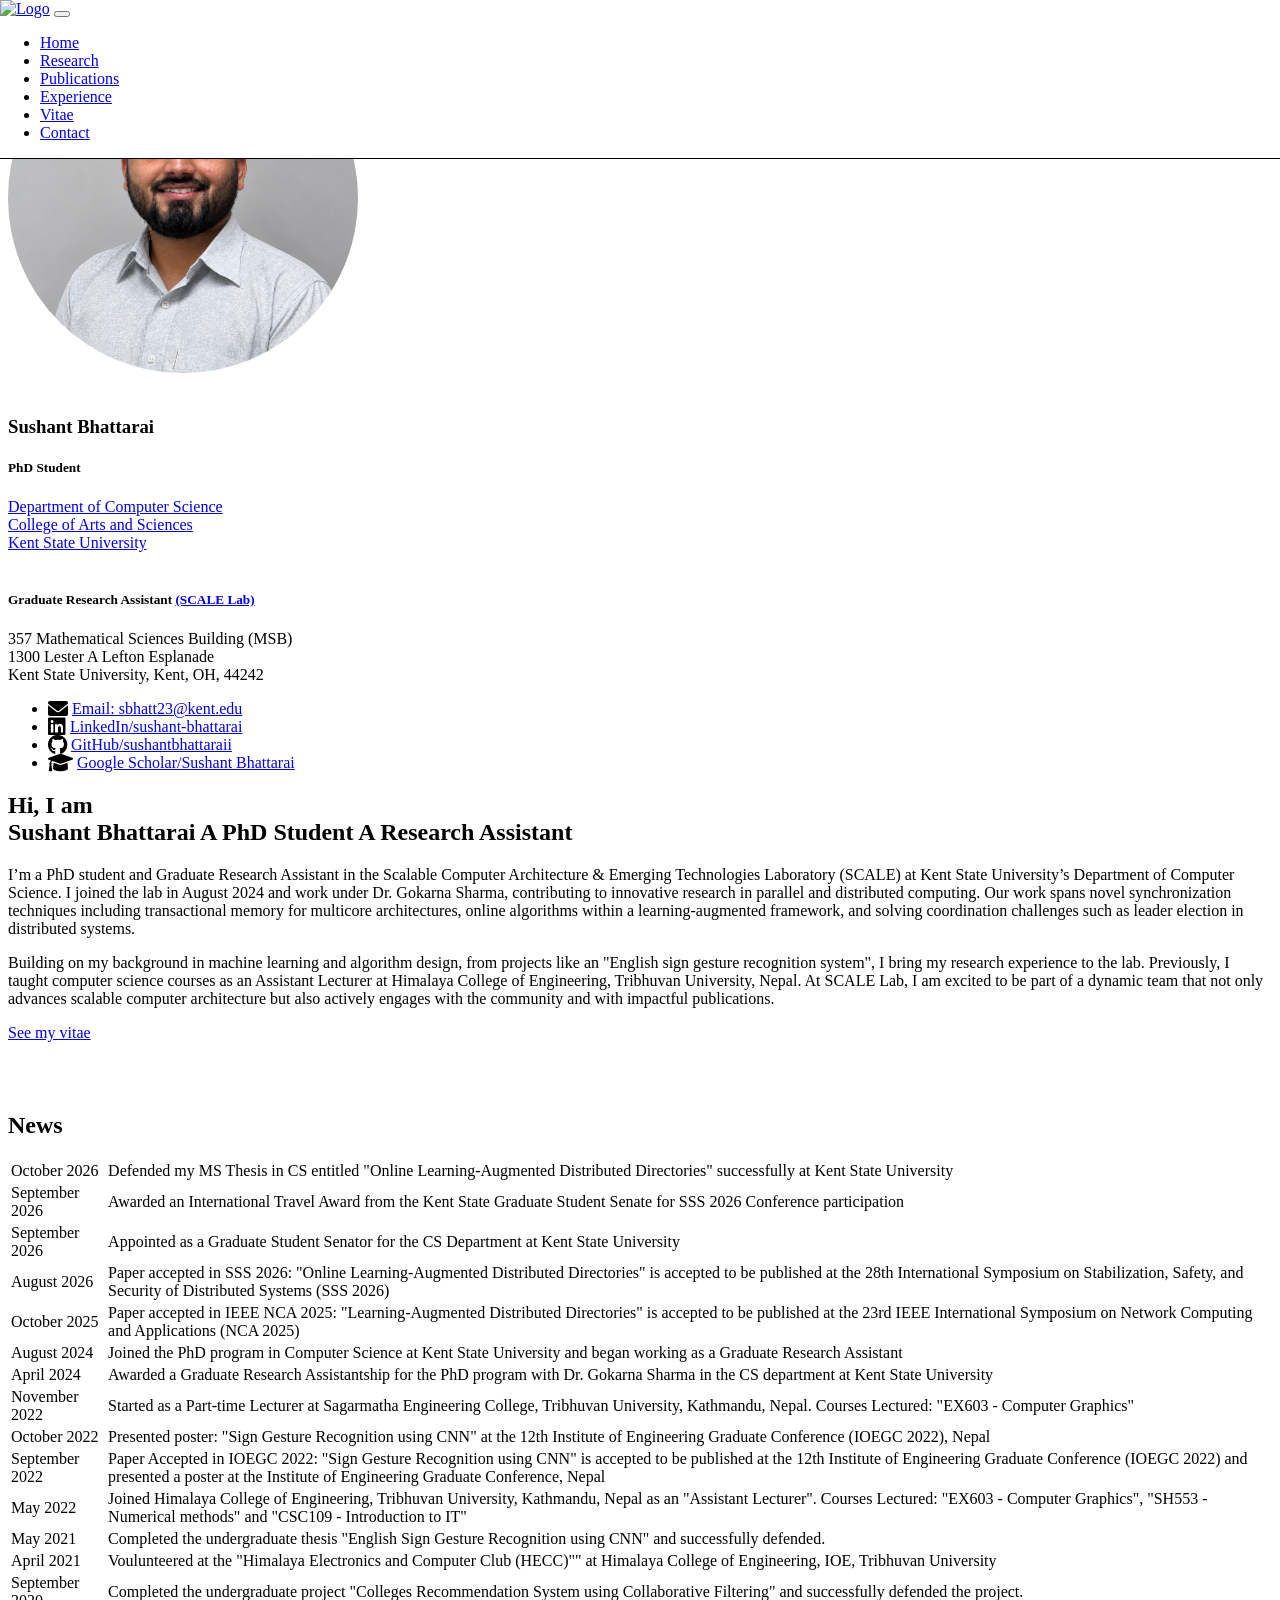
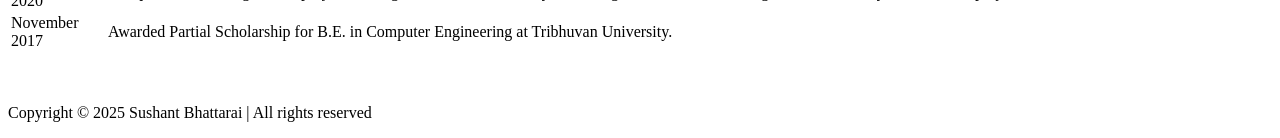
==== index.html @ b83367d0 "updated the vitae section" ====
<!doctype html>
<html lang="en">
  <head>
    <meta charset="utf-8">
    <meta name="viewport" content="width=device-width, initial-scale=1, shrink-to-fit=no">
    <meta name="description" content="">
    <meta name="author" content="">

    <title>Sushant Bhattarai</title>

    <link rel="stylesheet" href="css/bootstrap.min.css">
    <link rel="stylesheet" href="css/unicons.css">
    <link rel="stylesheet" href="css/owl.carousel.min.css">
    <link rel="stylesheet" href="css/owl.theme.default.min.css">


    <link rel="stylesheet" 
    href="https://cdnjs.cloudflare.com/ajax/libs/font-awesome/6.0.0-beta3/css/all.min.css" 
    integrity="sha512-..." 
    crossorigin="anonymous"
    referrerpolicy="no-referrer" />


    <!-- MAIN STYLE -->
    <link rel="stylesheet" href="css/tooplate-style.css">
  </head>
  <body>
      <!-- MENU -->
      <nav class="navbar navbar-expand-sm navbar-light">
          <div class="container" style="position:fixed;top:0;right:0;left:0;z-index:1030;background-color: white; border-bottom: 1px solid black;">
              <a class="navbar-brand" href="index.html"><img src="images/logo.png" alt="Logo" ></a>

              <button class="navbar-toggler" type="button" data-toggle="collapse" data-target="#navbarNav" aria-controls="navbarNav" aria-expanded="false"
                  aria-label="Toggle navigation">
                  <span class="navbar-toggler-icon"></span>
                  <span class="navbar-toggler-icon"></span>
                  <span class="navbar-toggler-icon"></span>
              </button>

              <div class="collapse navbar-collapse" id="navbarNav">
                  <ul class="navbar-nav ml-auto">
                    <li class="nav-item">
                        <a href="index.html" class="nav-link active"><span data-hover="Home">Home</span></a>
                    </li>
                    <li class="nav-item">
                        <a href="research.html" class="nav-link"><span data-hover="Research">Research</span></a>
                    </li>
                    <li class="nav-item">
                        <a href="publications.html" class="nav-link"><span data-hover="Publications">Publications</span></a>
                    </li>
                    <li class="nav-item">
                        <a href="experience.html" class="nav-link"><span data-hover="Experience">Experience</span></a>
                    </li>
                    <li class="nav-item">
                      <a href="vitae.html" class="nav-link"><span data-hover="Vitae">Vitae</span></a>
                  </li>
                  <li class="nav-item">
                    <a href="contact.html" class="nav-link"><span data-hover="Contact">Contact</span></a>
                </li>
                </ul>

                  <!-- <ul class="navbar-nav ml-lg-auto">
                      <div class="ml-lg-4">
                        <div class="color-mode d-lg-flex justify-content-center align-items-center">
                          <i class="color-mode-icon"></i>
                          Color mode
                        </div>
                      </div>
                  </ul> -->
              </div>
          </div>
      </nav>
      <!-- ABOUT -->
      <section class="about full-screen d-lg-flex justify-content-center align-items-center" id="about" style="padding-top: 15px; padding-bottom: 35px">
          <div class="container">
              <div class="row">
                  
                  <div class="col-lg-5 col-md-12 col-12">
                      <div class="about-image svg" style="margin-top: 0;">
                          <!-- <img src="images/undraw/undraw_software_engineer_lvl5.svg" class="img-fluid" alt="svg image"> -->
                          <img src="images/website_pp.png" height="350px" width="350px" alt="Sushant Bhattarai" style="border-radius: 100%; overflow: hidden;"><br>
                          <h3 style="padding-top: 20px;">Sushant Bhattarai</h3>
                          <div>
                            <h5>PhD Student</h5>
                            <h7 style="margin-bottom: 0;"><a href="https://www.kent.edu/cs" target="_blank" rel="noopener noreferrer">Department of Computer Science </a></h7><br>
                            <h7 style="margin-bottom: 0;"><a href="https://www.kent.edu/cas" target="_blank" rel="noopener noreferrer">College of Arts and Sciences </a></h7><br>
                            <h7 style="margin-bottom: 0;"><a href="https://www.kent.edu/" target="_blank" rel="noopener noreferrer">Kent State University </a></h7><br><br>

                            <h5>Graduate Research Assistant <a href="https://www.cs.kent.edu/~sharma/scale/index.html" target="_blank">(SCALE Lab)</a></h5>
                            <h7 style="margin-bottom: 0;">357 Mathematical Sciences Building (MSB)</h7><br>
                            <h7>1300 Lester A Lefton Esplanade </h7><br>
                            <h7>Kent State University, Kent, OH, 44242</h7>

                          </div>
                          

                          <div class="mt-4">
                            <ul class="list-unstyled">
                              <!-- Email -->
                              <li class="d-flex align-items-center mb-2">
                                <i class="fas fa-envelope fa-lg mr-2"></i>
                                <a href="mailto:sbhatt23@kent.edu" class="text-decoration-none" target="_blank">
                                  Email: sbhatt23@kent.edu
                                </a>
                              </li>
                    
                              <!-- LinkedIn -->
                              <li class="d-flex align-items-center mb-2">
                                <i class="fab fa-linkedin fa-lg mr-2"></i>
                                <a href="https://www.linkedin.com/in/sushant-bhattarai" class="text-decoration-none" target="_blank">
                                  LinkedIn/sushant-bhattarai
                                </a> 
                              </li>
                    
                              <!-- GitHub -->
                              <li class="d-flex align-items-center mb-2">
                                <i class="fab fa-github fa-lg mr-2"></i>
                                <a href="https://github.com/sushantbhattaraii" class="text-decoration-none" target="_blank">
                                  GitHub/sushantbhattaraii
                                </a>
                              </li>
                    
                              <!-- Google Scholar (using the graduation-cap icon as a stand-in) -->
                              <li class="d-flex align-items-center">
                                <i class="fas fa-graduation-cap fa-lg mr-2"></i>
                                <a href="https://scholar.google.com/citations?user=bvEt-P8AAAAJ&hl=en" class="text-decoration-none" target="_blank">
                                  Google Scholar/Sushant Bhattarai
                                </a>
                              </li>
                            </ul>
                          </div>


                      </div>
                  </div>

                  <div class="col-lg-7 col-md-12 col-12 d-flex align-items-justified">
                    <div class="about-text">
                        <!-- <small class="small-text">Welcome to <span class="mobile-block">my personal website!</span></small> -->
                        <h1 class="animated animated-text">
                            <span class="mr-1">Hi, I am</span>
                                <div class="animated-info">
                                    <span class="animated-item">Sushant Bhattarai</span>
                                    <span class="animated-item">A PhD Student</span>
                                    <span class="animated-item">A Research Assistant</span>
                                </div>
                        </h1>

                        <p class="text-justify">I’m a PhD student and Graduate Research Assistant in the Scalable Computer Architecture & Emerging Technologies Laboratory (SCALE) at Kent State University’s Department of Computer Science. I joined the lab in August 2024 and work under Dr. Gokarna Sharma, contributing to innovative research in parallel and distributed computing. Our work spans novel synchronization techniques including transactional memory for multicore architectures, online algorithms within a learning-augmented framework, and solving coordination challenges such as leader election in distributed systems.</p>
                        <p class="text-justify">Building on my background in machine learning and algorithm design, from projects like an "English sign gesture recognition system", I bring my research experience to the lab. Previously, I taught computer science courses as an Assistant Lecturer at Himalaya College of Engineering, Tribhuvan University, Nepal. At SCALE Lab, I am excited to be part of a dynamic team that not only advances scalable computer architecture but also actively engages with the community and with impactful publications.</p>
                        
                        <div class="custom-btn-group mt-4">
                          <a href="vitae.html" class="btn mr-lg-2 custom-btn  custom-btn-bg custom-btn-link"><i class='uil uil-file-alt'></i> See my vitae</a>
                          <!-- <a href="#contact" class="btn custom-btn custom-btn-bg custom-btn-link">Get a free quote</a> -->
                        </div>
                    </div>
                </div>

              </div>
          </div>
      </section>

      <section class="about full-screen d-lg-flex justify-content-center align-items-center" id="about" style="padding-top: 15px; padding-bottom: 35px">
        <div class="container ">
              <h2 class="text-center">News</h2>
              <table class="table align-items-center">
                <thead>
                  
                </thead>
                <tbody>
                  <tr>
                    <td>October 2026</td>
                    <td> Defended my MS Thesis in CS entitled "Online Learning-Augmented Distributed Directories" successfully at Kent State University</td>
                  </tr>
                  <tr>
                    <td>September 2026</td>
                    <td> Awarded an International Travel Award from the Kent State Graduate Student Senate for SSS 2026 Conference participation</td>
                  </tr>
                  <tr>
                    <td>September 2026</td>
                    <td> Appointed as a Graduate Student Senator for the CS Department at Kent State University</td>
                  </tr>
                  <tr>
                    <td>August 2026</td>
                    <td>Paper accepted in SSS 2026: "Online Learning-Augmented Distributed Directories" is accepted to be published at the 28th International Symposium on Stabilization, Safety, and Security of Distributed Systems (SSS 2026)</td>
                </tr>
                  <tr>
                    <td>October 2025</td>
                    <td>Paper accepted in IEEE NCA 2025: "Learning-Augmented Distributed Directories" is accepted to be published at the 23rd IEEE International Symposium on Network Computing and Applications (NCA 2025)</td>
                </tr>
                  <tr>
                    <td>August 2024</td>
                    <td>Joined the PhD program in Computer Science at Kent State University and began working as a Graduate Research Assistant</td>
                </tr>
                <tr>
                  <td> April 2024</td>
                  <td>Awarded a Graduate Research Assistantship for the PhD program with Dr. Gokarna Sharma in the CS department at Kent State University</td>
                </tr>
                <tr>
                    <td>November 2022</td>
                    <td>Started as a Part-time Lecturer at Sagarmatha Engineering College, Tribhuvan University, Kathmandu, Nepal. Courses Lectured: "EX603 - Computer Graphics"</td>
                </tr>
                <tr>
                    <td>October 2022</td>
                    <td>Presented poster: "Sign Gesture Recognition using CNN" at the 12th Institute of Engineering Graduate Conference (IOEGC 2022), Nepal</td>
                </tr>
                <tr>
                    <td>September 2022</td>
                    <td>Paper Accepted in IOEGC 2022: "Sign Gesture Recognition using CNN" is accepted to be published at the 12th Institute of Engineering Graduate Conference (IOEGC 2022) and presented a poster at the Institute of Engineering Graduate Conference, Nepal</td>
                </tr>
                <tr>
                    <td>May 2022</td>
                    <td>Joined Himalaya College of Engineering, Tribhuvan University, Kathmandu, Nepal as an "Assistant Lecturer". Courses Lectured: "EX603 - Computer Graphics", "SH553 - Numerical methods" and
                      "CSC109 - Introduction to IT"</td>
                </tr>
                <tr>
                    <td>May 2021</td>
                    <td>Completed the undergraduate thesis "English Sign Gesture Recognition using CNN" and successfully defended.</td>
                </tr>
                <tr>
                    <td>April 2021</td>
                    <td>Voulunteered at the "Himalaya Electronics and Computer Club (HECC)"" at Himalaya College of Engineering, IOE, Tribhuvan University</td>
                </tr>
                <tr>
                    <td>September 2020</td>
                    <td>Completed the undergraduate project "Colleges Recommendation System using Collaborative Filtering" and successfully defended the project.</td>
                </tr>
                <tr>
                    <td>November 2017</td>
                    <td>Awarded Partial Scholarship for B.E. in Computer Engineering at Tribhuvan University.</td>
                </tr>                
                
                </tbody>
                
              </table>
        </div>
    </section>
    <!-- FOOTER -->
     <footer class="footer py-5">
          <div class="container">
               <div class="row">
                    <div class="col-lg-12 col-12">                                
                        <p class="copyright-text text-center">Copyright &copy; 2025 Sushant Bhattarai | All rights reserved</p>
                        <!-- <p class="copyright-text text-center">Designed by <a rel="nofollow" href="https://www.facebook.com/tooplate">Tooplate</a></p> -->
                    </div>
                    
               </div>
          </div>
     </footer>

    <script src="js/jquery-3.3.1.min.js"></script>
    <script src="js/popper.min.js"></script>
    <script src="js/bootstrap.min.js"></script>
    <script src="js/Headroom.js"></script>
    <script src="js/jQuery.headroom.js"></script>
    <script src="js/owl.carousel.min.js"></script>
    <script src="js/smoothscroll.js"></script>
    <script src="js/custom.js"></script>

  </body>
</html>
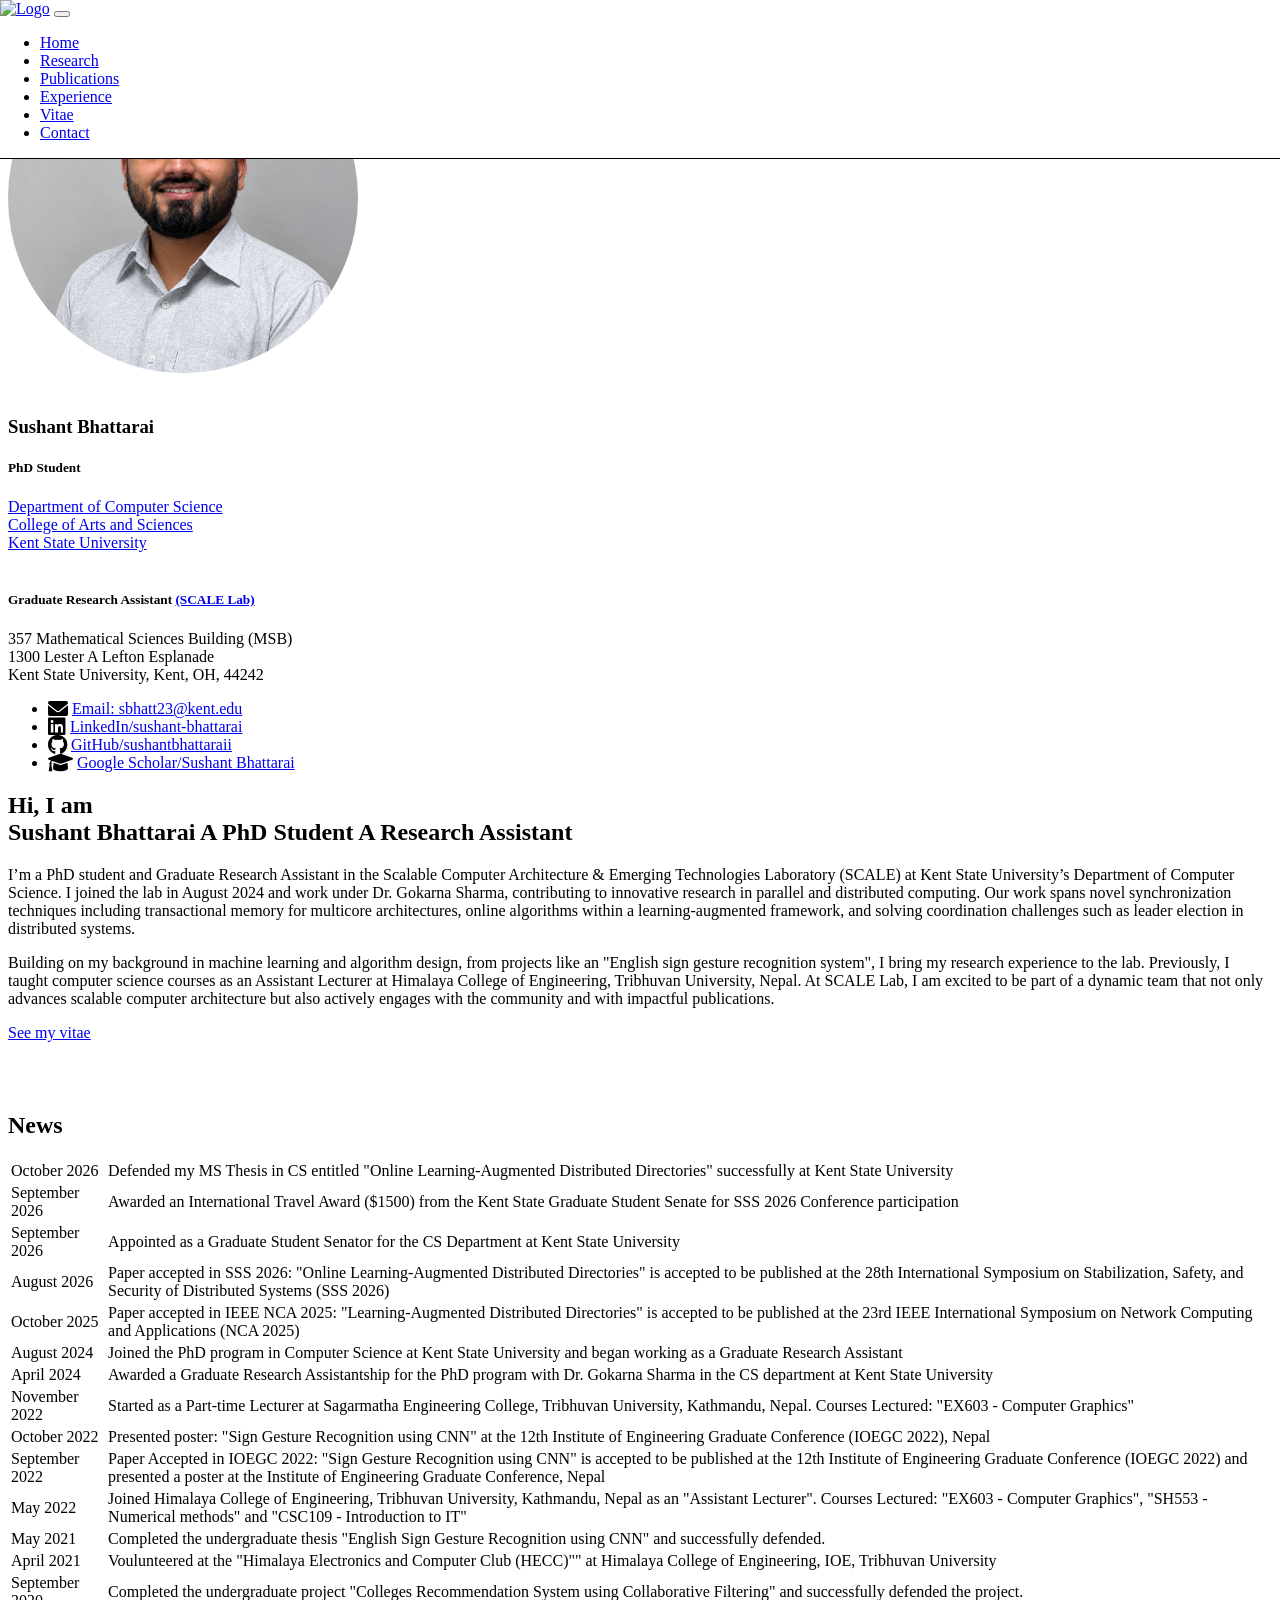
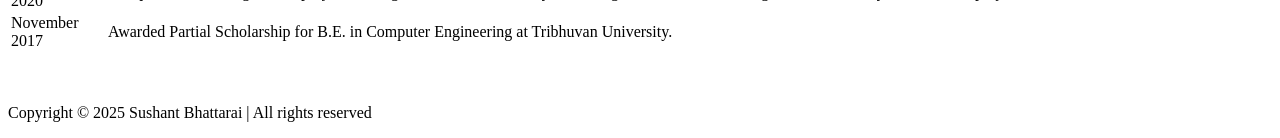
==== commit 359b0f5b: "updated the News Section" ====
--- a/index.html
+++ b/index.html
@@ -174,7 +174,7 @@
                   </tr>
                   <tr>
                     <td>September 2026</td>
-                    <td> Awarded an International Travel Award from the Kent State Graduate Student Senate for SSS 2026 Conference participation</td>
+                    <td> Awarded an International Travel Award ($1500) from the Kent State Graduate Student Senate for SSS 2026 Conference participation</td>
                   </tr>
                   <tr>
                     <td>September 2026</td>
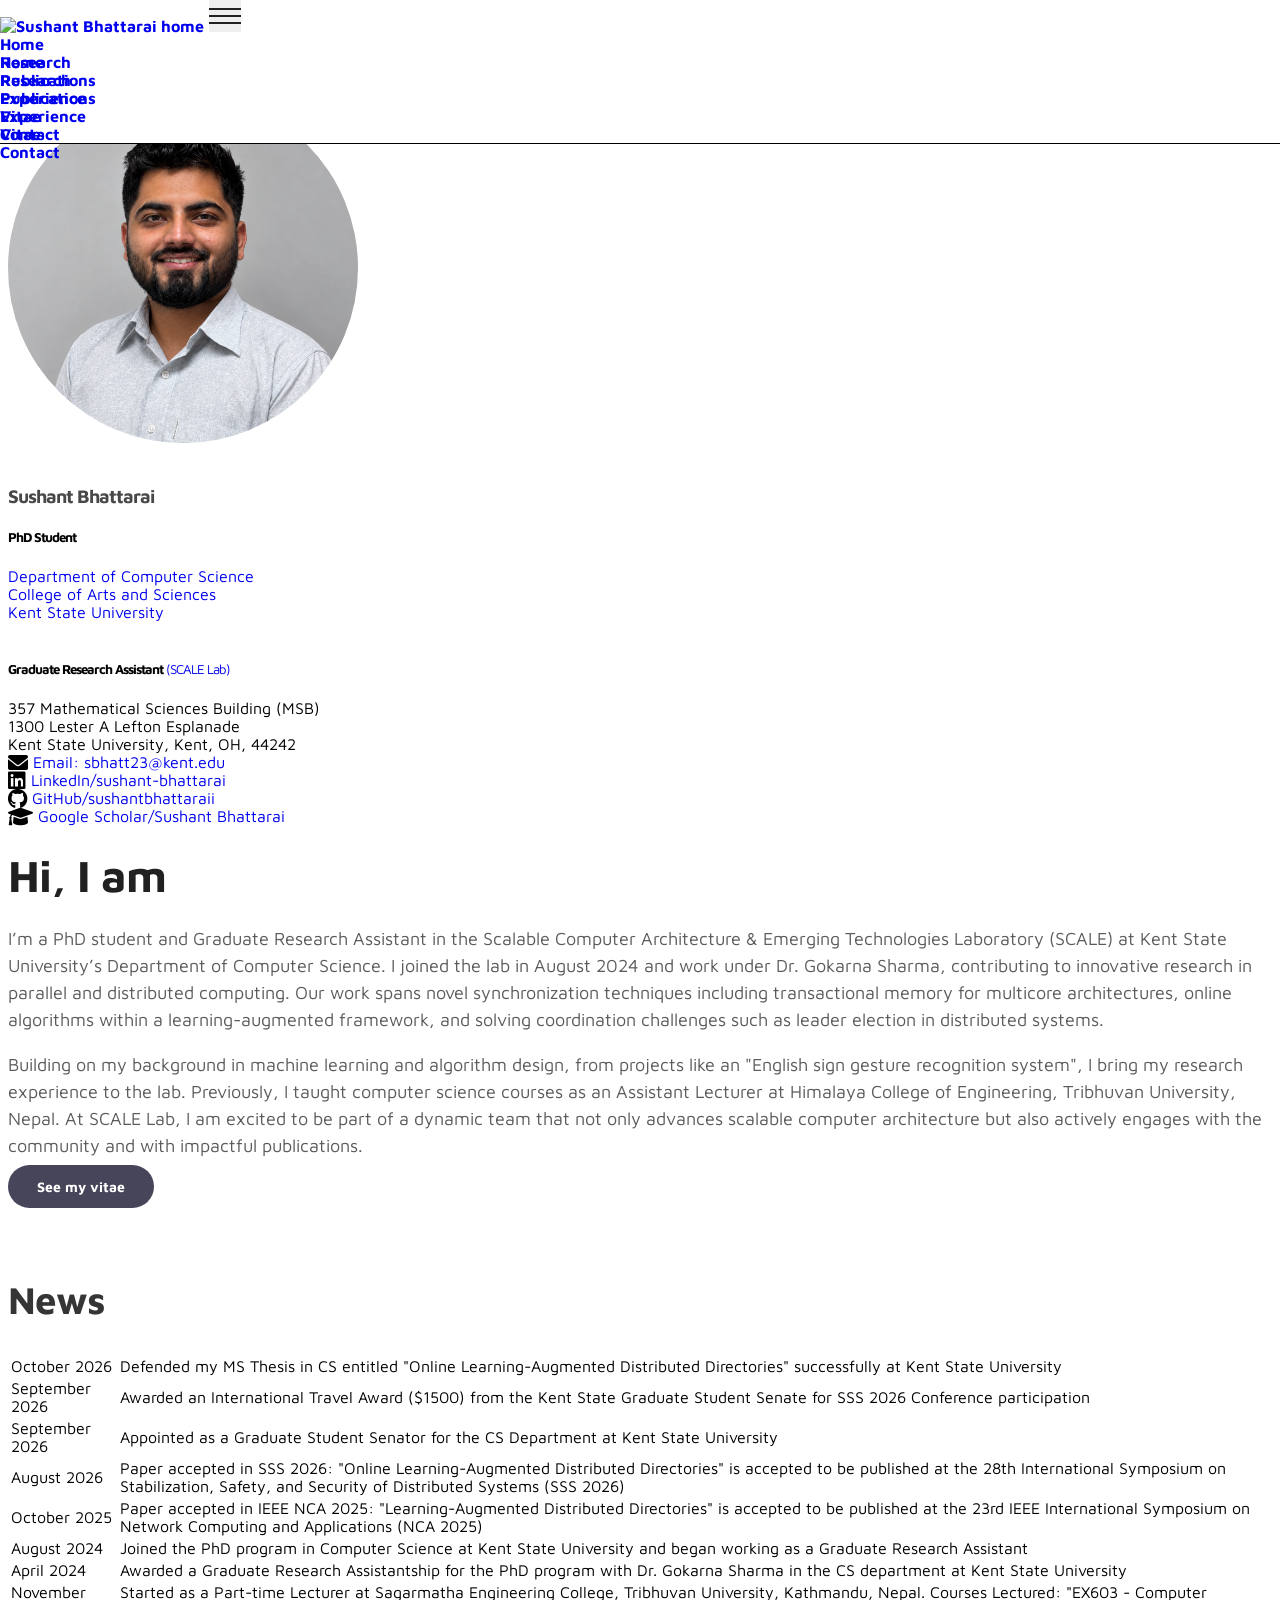
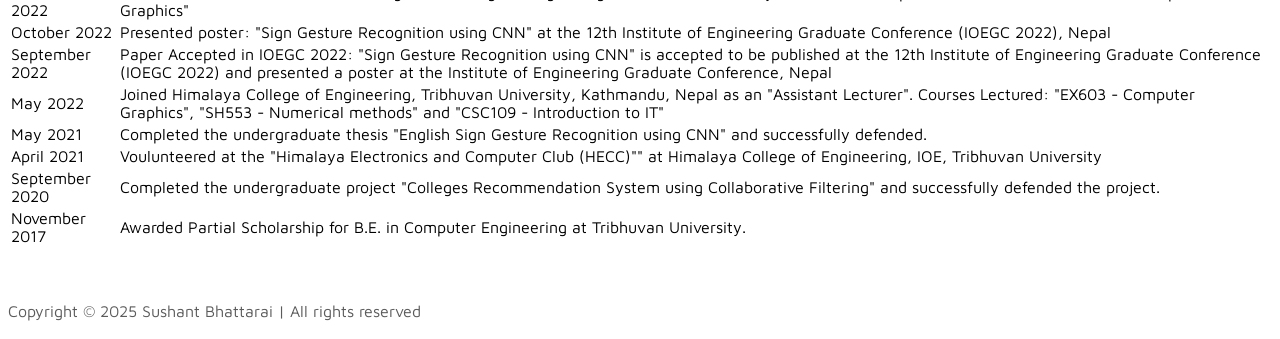
==== commit 0a2d7406: "fixed the page width for all pages that were inconsistent" ====
--- a/index.html
+++ b/index.html
@@ -26,9 +26,9 @@
   </head>
   <body>
       <!-- MENU -->
-      <nav class="navbar navbar-expand-sm navbar-light">
+      <nav class="navbar navbar-expand-lg navbar-light">
           <div class="container" style="position:fixed;top:0;right:0;left:0;z-index:1030;background-color: white; border-bottom: 1px solid black;">
-              <a class="navbar-brand" href="index.html"><img src="images/logo.png" alt="Logo" ></a>
+              <a class="navbar-brand" href="index.html"><img src="images/logo.png" alt="Sushant Bhattarai home" ></a>
 
               <button class="navbar-toggler" type="button" data-toggle="collapse" data-target="#navbarNav" aria-controls="navbarNav" aria-expanded="false"
                   aria-label="Toggle navigation">
@@ -40,33 +40,25 @@
               <div class="collapse navbar-collapse" id="navbarNav">
                   <ul class="navbar-nav ml-auto">
                     <li class="nav-item">
-                        <a href="index.html" class="nav-link active"><span data-hover="Home">Home</span></a>
-                    </li>
-                    <li class="nav-item">
-                        <a href="research.html" class="nav-link"><span data-hover="Research">Research</span></a>
-                    </li>
-                    <li class="nav-item">
-                        <a href="publications.html" class="nav-link"><span data-hover="Publications">Publications</span></a>
-                    </li>
-                    <li class="nav-item">
-                        <a href="experience.html" class="nav-link"><span data-hover="Experience">Experience</span></a>
-                    </li>
-                    <li class="nav-item">
-                      <a href="vitae.html" class="nav-link"><span data-hover="Vitae">Vitae</span></a>
+                        <a href="index.html" class="px-lg-3 nav-link active" aria-current="page"><span data-hover="Home">Home</span></a>
+                    </li>
+                    <li class="nav-item">
+                        <a href="research.html" class="px-lg-3 nav-link"><span data-hover="Research">Research</span></a>
+                    </li>
+                    <li class="nav-item">
+                        <a href="publications.html" class="px-lg-3 nav-link"><span data-hover="Publications">Publications</span></a>
+                    </li>
+                    <li class="nav-item">
+                        <a href="experience.html" class="px-lg-3 nav-link"><span data-hover="Experience">Experience</span></a>
+                    </li>
+                    <li class="nav-item">
+                      <a href="vitae.html" class="px-lg-3 nav-link"><span data-hover="Vitae">Vitae</span></a>
                   </li>
                   <li class="nav-item">
-                    <a href="contact.html" class="nav-link"><span data-hover="Contact">Contact</span></a>
+                    <a href="contact.html" class="px-lg-3 nav-link"><span data-hover="Contact">Contact</span></a>
                 </li>
                 </ul>
 
-                  <!-- <ul class="navbar-nav ml-lg-auto">
-                      <div class="ml-lg-4">
-                        <div class="color-mode d-lg-flex justify-content-center align-items-center">
-                          <i class="color-mode-icon"></i>
-                          Color mode
-                        </div>
-                      </div>
-                  </ul> -->
               </div>
           </div>
       </nav>
--- a/css/tooplate-style.css
+++ b/css/tooplate-style.css
@@ -0,0 +1,583 @@
+/*
+
+Tooplate 2115 Marvel
+
+https://www.tooplate.com/view/2115-marvel
+
+*/
+
+
+@import url("https://fonts.googleapis.com/css?family=Maven+Pro:400,700");
+/* Reserve the vertical scrollbar width on short and long pages alike. */
+html {
+  overflow-y: scroll;
+}
+
+body {
+  font-family: "Maven Pro", sans-serif;
+  padding-top: 70px;
+}
+
+.full-screen {
+  padding: 8rem 0;
+}
+
+.small-text {
+  color: #5b5b5b;
+  font-size: 14px;
+  font-weight: bold;
+  padding: 8px 16px;
+  border-radius: 50px;
+  letter-spacing: 0.2px;
+}
+
+ul {
+  margin: 0;
+  padding: 0;
+}
+ul li {
+  list-style: none;
+}
+
+a {
+  font-weight: normal;
+  text-decoration: none !important;
+  transition: all 0.4s ease;
+}
+a:hover {
+  color: #002fff !important;
+}
+
+.navbar-brand .uil {
+  font-size: 40px;
+}
+
+p {
+  font-size: 18px;
+  font-weight: 300;
+  line-height: 1.5;
+  color: #5b5b5b;
+}
+
+h1, h2, h3, h4, h5, h6 {
+  font-weight: bold;
+  letter-spacing: -1px;
+}
+
+h1 {
+  color: #212121;
+  font-size: 2.8em;
+  margin: 24px 0;
+}
+
+h2 {
+  color: #353535;
+  font-size: 2.4em;
+  font-weight: bold;
+}
+
+h3 {
+  color: #484848;
+}
+
+h3,
+b, strong {
+  font-weight: bold;
+}
+
+.custom-btn {
+  background: #eee;
+  color: #5b5b5b;
+  font-weight: bold;
+  border-radius: 50px;
+  padding: 13px 29px;
+  font-size: 14px;
+  line-height: normal;
+  overflow: hidden;
+  transition: all 0.4s ease;
+}
+.custom-btn:hover {
+  color: #002fff;
+}
+.custom-btn.custom-btn-bg {
+  background: #474559;
+  color: #ffffff;
+}
+.custom-btn.custom-btn-bg:hover {
+  background: #002fff;
+  color: #ffffff !important;
+}
+
+.animated {
+  position: relative;
+}
+
+.animated-info {
+  display: inline-block;
+  vertical-align: top;
+  margin-top: 5px;
+  min-width: 400px;
+  position: relative;
+}
+
+.animated-item {
+  color: #002fff;
+}
+
+.animated-item {
+  font-size: 39px;
+  line-height: inherit;
+  display: block;
+  opacity: 0;
+  overflow: hidden;
+  position: absolute;
+  top: 0;
+  right: 0;
+  left: 0;
+  animation: BottomTotop 6s linear infinite 0s;
+}
+.animated-item:nth-child(2n+2) {
+  animation-delay: 2s;
+}
+.animated-item:nth-child(3n+3) {
+  animation-delay: 4s;
+}
+
+@keyframes BottomTotop {
+  0% {
+    opacity: 0;
+  }
+  5% {
+    opacity: 0;
+    transform: translateY(5px);
+  }
+  10% {
+    opacity: 1;
+    transform: translateY(0px);
+  }
+  25% {
+    opacity: 1;
+    transform: translateY(0px);
+  }
+  30% {
+    opacity: 0;
+    transform: translateY(5px);
+  }
+  80% {
+    opacity: 0;
+  }
+  100% {
+    opacity: 0;
+  }
+}
+.navbar {
+  position: fixed;
+  top: 0;
+  right: 0;
+  left: 0;
+  z-index: 999999;
+  will-change: transform;
+  transition: transform 200ms linear;
+}
+.navbar[class*="-unpinned"] {
+  transform: translate(0, -150%);
+}
+.navbar[class*="-pinned"] {
+  transform: translate(0, 0);
+}
+.navbar[class*="headroom--not-top"] {
+  background: #ffffff;
+  border-bottom: 1px solid #f0f0f0;
+  padding-top: 0;
+  padding-bottom: 0;
+}
+
+.navbar-brand {
+  font-weight: bold;
+}
+
+.navbar-expand-sm .navbar-nav .nav-link {
+  padding: 0 20px;
+}
+
+/* Keep the hover label outside the clip area while preserving the link's hit area. */
+.navbar-expand-lg .navbar-nav .nav-link {
+  padding-top: 0;
+  padding-bottom: 0;
+  border-top: .5rem solid transparent;
+  border-bottom: .5rem solid transparent;
+}
+
+.nav-link {
+  font-weight: bold;
+  font-size: 16px;
+  overflow: hidden;
+}
+.nav-link span {
+  position: relative;
+  display: inline-block;
+  transition: transform 0.3s;
+}
+.nav-link span:before {
+  position: absolute;
+  top: 100%;
+  content: attr(data-hover);
+  transform: translate3d(0, 0, 0);
+}
+
+.navbar-light .navbar-nav .nav-link:focus,
+.navbar-light .navbar-nav .nav-link:hover {
+  color: #002fff;
+  font-weight: bold;
+}
+.navbar-light .navbar-nav .nav-link:focus span,
+.navbar-light .navbar-nav .nav-link:hover span {
+  transform: translateY(-100%);
+}
+
+.navbar-light .navbar-toggler-icon {
+  background: none;
+}
+
+.navbar-toggler {
+  border: 0;
+  padding: 0;
+  width: 32px;
+  height: 32px;
+  line-height: 32px;
+  outline: none;
+  cursor: pointer;
+  margin-right: 10px;
+}
+.navbar-toggler:focus {
+  outline: none;
+}
+.navbar-toggler[aria-expanded="true"] .navbar-toggler-icon:first-child {
+  transform: rotate(45deg);
+  top: 6px;
+}
+.navbar-toggler[aria-expanded="true"] .navbar-toggler-icon:nth-child(2) {
+  display: none;
+}
+.navbar-toggler[aria-expanded="true"] .navbar-toggler-icon:last-child {
+  transform: rotate(-45deg);
+  bottom: 1px;
+}
+.navbar-toggler .navbar-toggler-icon {
+  background: #212121;
+  display: block;
+  width: 100%;
+  height: 2px;
+  margin: 5px 0;
+  transition: all 0.4s ease;
+  position: relative;
+}
+
+.copyright-text {
+  font-size: 16px;
+  font-weight: normal;
+  display: block;
+}
+
+.color-mode {
+  font-weight: bold;
+  cursor: pointer;
+}
+
+.color-mode-icon {
+  position: relative;
+  right: 6px;
+}
+.color-mode-icon:after {
+  font-family: 'unicons';
+  content: '\ea9f';
+  font-size: 30px;
+  font-weight: 300;
+  font-style: normal;
+}
+.color-mode-icon.active:after {
+  font-family: 'unicons';
+  content: '\eb65';
+  font-size: 30px;
+  color: #ffffff;
+}
+
+.dark-mode {
+  background: #0c0c0d;
+}
+.dark-mode .navbar-light .navbar-nav .nav-link {
+  color: rgba(255, 255, 255, 0.8);
+}
+.dark-mode .navbar-light .navbar-nav .nav-link:hover {
+  color: #002fff;
+}
+.dark-mode .navbar[class*="headroom--not-top"] {
+  background: #0c0c0d;
+  border-bottom: 1px solid #1f1f1f;
+}
+.dark-mode .small-text {
+  background: #0d0c15;
+  color: #ffffff;
+}
+.dark-mode .feature-card .uil,
+.dark-mode .navbar-light .navbar-brand,
+.dark-mode h1, .dark-mode h2, .dark-mode h3, .dark-mode h4, .dark-mode h5, .dark-mode h6,
+.dark-mode .color-mode {
+  color: #ffffff;
+}
+.dark-mode .owl-carousel .owl-nav button.owl-next,
+.dark-mode .owl-carousel .owl-nav button.owl-prev,
+.dark-mode .owl-carousel button.owl-dot {
+  color: #ffffff;
+}
+
+.timeline-wrapper {
+  position: relative;
+  padding: 22px 0;
+}
+.timeline-wrapper:last-child:before {
+  height: 0;
+}
+.timeline-wrapper:before {
+  content: "";
+  background: #474559;
+  width: 3px;
+  height: 100%;
+  position: absolute;
+  left: 38px;
+}
+
+.timeline-yr {
+  background: #474559;
+  border-radius: 100%;
+  position: absolute;
+  width: 75px;
+  height: 75px;
+  line-height: 75px;
+  text-align: center;
+}
+.timeline-yr span {
+  color: #ffffff;
+  font-size: 16px;
+  font-weight: bold;
+  display: block;
+  line-height: 75px;
+}
+
+.timeline-info {
+  display: inline-block;
+  vertical-align: top;
+  max-width: 432px;
+  margin-left: 6em;
+}
+.timeline-info small {
+  color: #474559;
+  font-size: 16px;
+  font-weight: bold;
+  display: inline-block;
+  vertical-align: middle;
+  margin-left: 15px;
+}
+
+.owl-carousel .owl-nav span {
+  display: none;
+}
+.owl-carousel .owl-nav .owl-prev:before,
+.owl-carousel .owl-nav .owl-next:before {
+  background: none;
+  padding: 0;
+  display: block;
+  position: absolute;
+  top: 50%;
+  transform: translate(0, -50%);
+  font-family: 'unicons';
+  font-size: 100px;
+  line-height: normal;
+}
+.owl-carousel .owl-nav .owl-prev:before {
+  content: '\e833';
+  left: -45px;
+}
+.owl-carousel .owl-nav .owl-next:before {
+  content: '\e836';
+  right: -45px;
+}
+
+.owl-theme .owl-nav [class*=owl-] {
+  background: none;
+  border-radius: 0;
+  margin: 0;
+  padding: 0;
+  font-size: inherit;
+}
+.owl-theme .owl-nav [class*=owl-]:hover {
+  color: #002fff;
+}
+.owl-theme .owl-dots .owl-dot {
+  outline: none;
+}
+.owl-theme .owl-dots .owl-dot span {
+  width: 8px;
+  height: 8px;
+}
+.owl-theme .owl-dots .owl-dot.active span, .owl-theme .owl-dots .owl-dot:hover span {
+  background: #5b5b5b;
+}
+
+.google-map iframe {
+  width: 100%;
+}
+
+.contact-form {
+  position: relative;
+}
+.contact-form .form-control {
+  background: transparent;
+  border-radius: 2px;
+  outline: none;
+  box-shadow: none;
+  font-weight: bold;
+  margin: 16px 0;
+}
+.contact-form .form-control:not(textarea) {
+  height: 48px;
+}
+.contact-form .form-control:hover, .contact-form .form-control:focus {
+  border-color: #002fff;
+}
+.contact-form .submit-btn {
+  background: #002fff;
+  border-radius: 50px;
+  color: #ffffff;
+  font-weight: bold;
+  border: 0;
+  cursor: pointer;
+  transition: all 0.4s ease;
+}
+.contact-form .submit-btn:hover {
+  background: #474559;
+}
+
+.contact-info {
+  background: #474559;
+  border-radius: 0 0 3px 3px;
+  position: relative;
+  bottom: 8px;
+}
+.contact-info p, .contact-info a {
+  color: #f7f3f3;
+}
+
+.social-links .uil {
+  color: #f7f3f3;
+  font-size: 20px;
+  display: block;
+  margin: 5px 0;
+}
+.social-links .uil:hover {
+  color: #002fff;
+}
+
+@media (min-width: 1270px) {
+  .owl-theme .owl-dots {
+    position: relative;
+    bottom: 50px;
+  }
+}
+@media (max-width: 991px) {
+  .full-screen {
+    padding-bottom: 4rem;
+  }
+
+  .color-mode {
+    display: none;
+  }
+
+  .about-image {
+    margin-top: 4em;
+  }
+
+  .mobile-mt-2,
+  .contact-form {
+    margin-top: 2em;
+  }
+
+  .contact-info {
+    padding: 0 2rem;
+  }
+}
+@media (max-width: 767px) {
+  h1 {
+    font-size: 2.4em;
+  }
+
+  h2 {
+    font-size: 2em;
+  }
+
+  .animated-item {
+    font-size: 28px;
+  }
+
+  .navbar-collapse {
+    background: #ffffff;
+    text-align: center;
+    padding-bottom: 20px;
+  }
+
+  .navbar-expand-sm .navbar-nav .nav-link {
+    padding: 3px 20px;
+  }
+}
+@media (max-width: 580px) {
+	.animated-info {
+		min-width: 200px;
+	}
+  .animated-item {
+    font-size: 30px;
+  }
+
+  .custom-btn-group {
+    text-align: center;
+  }
+
+  .custom-btn {
+    display: block;
+    margin: 10px 0;
+  }
+
+  .owl-theme .owl-nav {
+    display: none;
+  }
+
+  .timeline-info small {
+    display: block;
+    margin: 10px 0 0 0;
+  }
+}
+@media (max-width: 320px) {
+  .animated-text {
+    margin-top: 0;
+  }
+
+  .about-text {
+    text-align: center;
+  }
+
+  .full-screen {
+    padding: 4rem 0;
+  }
+
+  .mobile-block {
+    display: block;
+  }
+
+  .contact-info {
+    flex-direction: column;
+  }
+
+  .social-links li {
+    display: inline-block;
+    vertical-align: top; 
+  }
+}
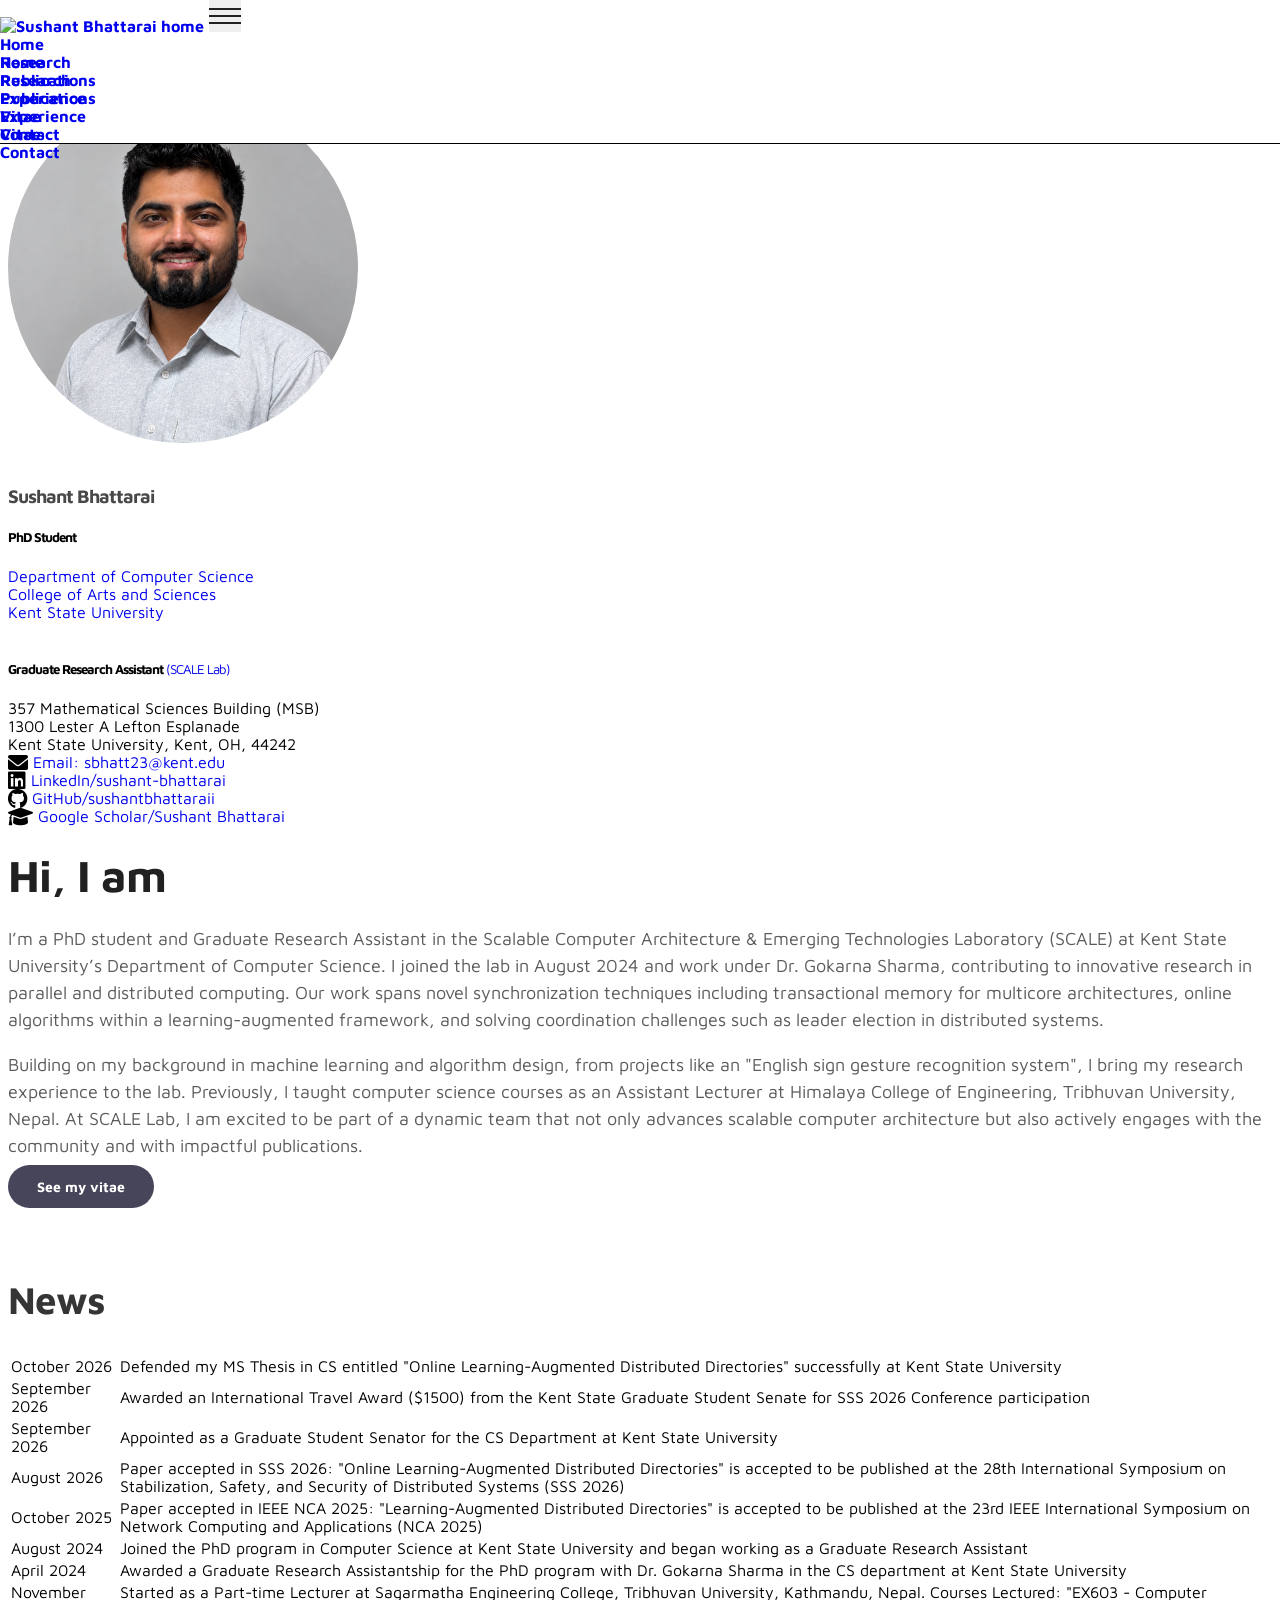
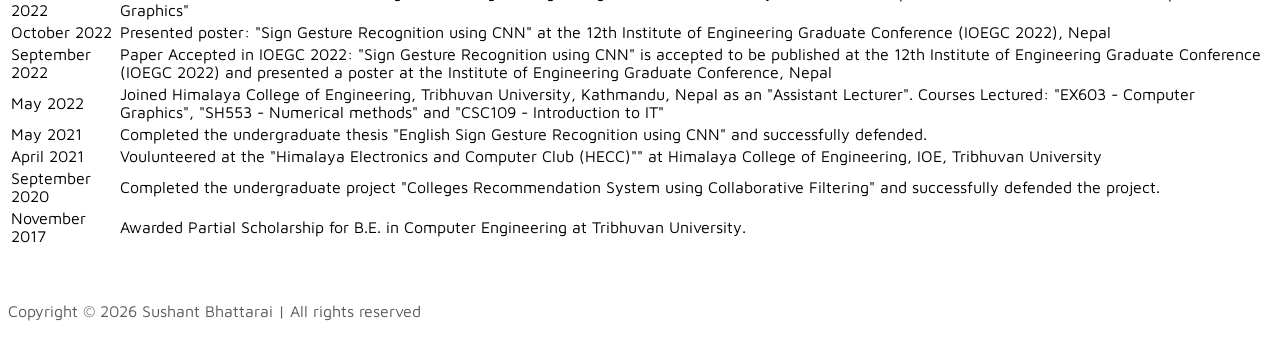
==== commit d8b66dde: "removed the redundant navbar and footer contents to a separate file" ====
--- a/index.html
+++ b/index.html
@@ -26,42 +26,7 @@
   </head>
   <body>
       <!-- MENU -->
-      <nav class="navbar navbar-expand-lg navbar-light">
-          <div class="container" style="position:fixed;top:0;right:0;left:0;z-index:1030;background-color: white; border-bottom: 1px solid black;">
-              <a class="navbar-brand" href="index.html"><img src="images/logo.png" alt="Sushant Bhattarai home" ></a>
-
-              <button class="navbar-toggler" type="button" data-toggle="collapse" data-target="#navbarNav" aria-controls="navbarNav" aria-expanded="false"
-                  aria-label="Toggle navigation">
-                  <span class="navbar-toggler-icon"></span>
-                  <span class="navbar-toggler-icon"></span>
-                  <span class="navbar-toggler-icon"></span>
-              </button>
-
-              <div class="collapse navbar-collapse" id="navbarNav">
-                  <ul class="navbar-nav ml-auto">
-                    <li class="nav-item">
-                        <a href="index.html" class="px-lg-3 nav-link active" aria-current="page"><span data-hover="Home">Home</span></a>
-                    </li>
-                    <li class="nav-item">
-                        <a href="research.html" class="px-lg-3 nav-link"><span data-hover="Research">Research</span></a>
-                    </li>
-                    <li class="nav-item">
-                        <a href="publications.html" class="px-lg-3 nav-link"><span data-hover="Publications">Publications</span></a>
-                    </li>
-                    <li class="nav-item">
-                        <a href="experience.html" class="px-lg-3 nav-link"><span data-hover="Experience">Experience</span></a>
-                    </li>
-                    <li class="nav-item">
-                      <a href="vitae.html" class="px-lg-3 nav-link"><span data-hover="Vitae">Vitae</span></a>
-                  </li>
-                  <li class="nav-item">
-                    <a href="contact.html" class="px-lg-3 nav-link"><span data-hover="Contact">Contact</span></a>
-                </li>
-                </ul>
-
-              </div>
-          </div>
-      </nav>
+      <div id="site-navbar"></div>
       <!-- ABOUT -->
       <section class="about full-screen d-lg-flex justify-content-center align-items-center" id="about" style="padding-top: 15px; padding-bottom: 35px">
           <div class="container">
@@ -228,17 +193,8 @@
         </div>
     </section>
     <!-- FOOTER -->
-     <footer class="footer py-5">
-          <div class="container">
-               <div class="row">
-                    <div class="col-lg-12 col-12">                                
-                        <p class="copyright-text text-center">Copyright &copy; 2025 Sushant Bhattarai | All rights reserved</p>
-                        <!-- <p class="copyright-text text-center">Designed by <a rel="nofollow" href="https://www.facebook.com/tooplate">Tooplate</a></p> -->
-                    </div>
-                    
-               </div>
-          </div>
-     </footer>
+     <div id="site-footer"></div>
+    <script src="js/site-layout.js"></script>
 
     <script src="js/jquery-3.3.1.min.js"></script>
     <script src="js/popper.min.js"></script>
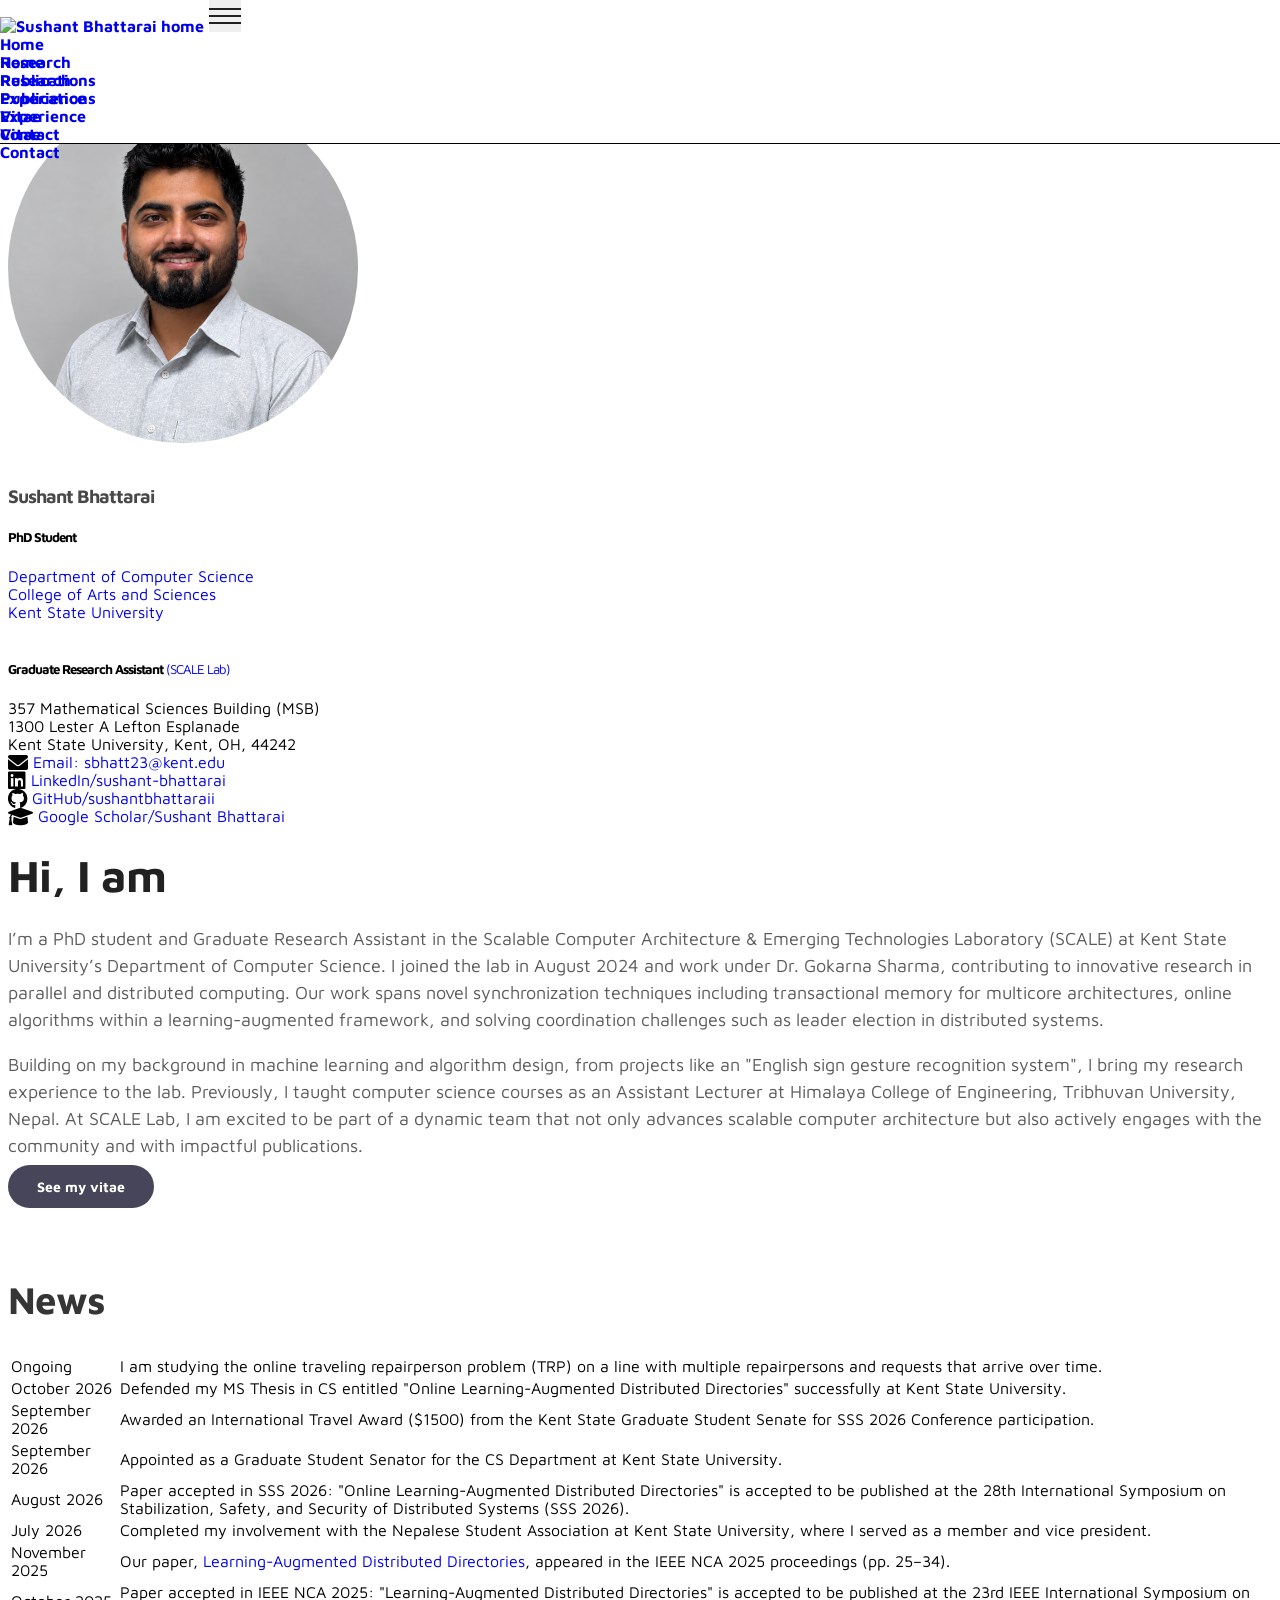
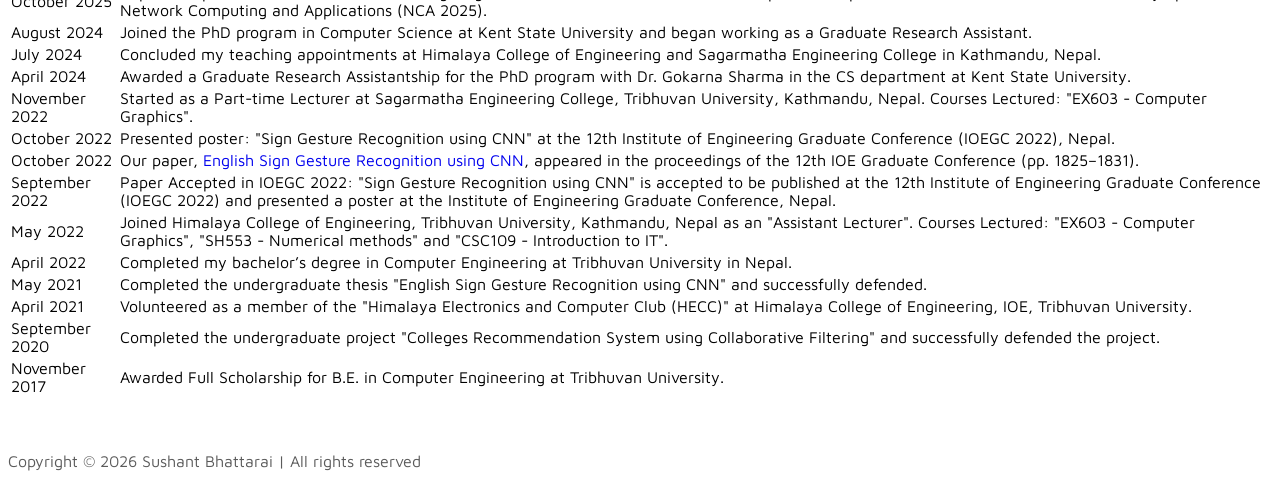
==== commit 836a257f: "updated the News section" ====
--- a/index.html
+++ b/index.html
@@ -126,57 +126,81 @@
                 </thead>
                 <tbody>
                   <tr>
+                    <td>Ongoing</td>
+                    <td>I am studying the online traveling repairperson problem (TRP) on a line with multiple repairpersons and requests that arrive over time.</td>
+                  </tr>
+                  <tr>
                     <td>October 2026</td>
-                    <td> Defended my MS Thesis in CS entitled "Online Learning-Augmented Distributed Directories" successfully at Kent State University</td>
+                    <td> Defended my MS Thesis in CS entitled "Online Learning-Augmented Distributed Directories" successfully at Kent State University.</td>
                   </tr>
                   <tr>
                     <td>September 2026</td>
-                    <td> Awarded an International Travel Award ($1500) from the Kent State Graduate Student Senate for SSS 2026 Conference participation</td>
+                    <td> Awarded an International Travel Award ($1500) from the Kent State Graduate Student Senate for SSS 2026 Conference participation.</td>
                   </tr>
                   <tr>
                     <td>September 2026</td>
-                    <td> Appointed as a Graduate Student Senator for the CS Department at Kent State University</td>
+                    <td> Appointed as a Graduate Student Senator for the CS Department at Kent State University.</td>
                   </tr>
                   <tr>
                     <td>August 2026</td>
-                    <td>Paper accepted in SSS 2026: "Online Learning-Augmented Distributed Directories" is accepted to be published at the 28th International Symposium on Stabilization, Safety, and Security of Distributed Systems (SSS 2026)</td>
-                </tr>
+                    <td>Paper accepted in SSS 2026: "Online Learning-Augmented Distributed Directories" is accepted to be published at the 28th International Symposium on Stabilization, Safety, and Security of Distributed Systems (SSS 2026).</td>
+                </tr>
+                  <tr>
+                    <td>July 2026</td>
+                    <td>Completed my involvement with the Nepalese Student Association at Kent State University, where I served as a member and vice president.</td>
+                  </tr>
+                  <tr>
+                    <td>November 2025</td>
+                    <td>Our paper, <a href="https://doi.org/10.1109/NCA67271.2025.00015">Learning-Augmented Distributed Directories</a>, appeared in the IEEE NCA 2025 proceedings (pp. 25–34).</td>
+                  </tr>
                   <tr>
                     <td>October 2025</td>
-                    <td>Paper accepted in IEEE NCA 2025: "Learning-Augmented Distributed Directories" is accepted to be published at the 23rd IEEE International Symposium on Network Computing and Applications (NCA 2025)</td>
+                    <td>Paper accepted in IEEE NCA 2025: "Learning-Augmented Distributed Directories" is accepted to be published at the 23rd IEEE International Symposium on Network Computing and Applications (NCA 2025).</td>
                 </tr>
                   <tr>
                     <td>August 2024</td>
-                    <td>Joined the PhD program in Computer Science at Kent State University and began working as a Graduate Research Assistant</td>
-                </tr>
+                    <td>Joined the PhD program in Computer Science at Kent State University and began working as a Graduate Research Assistant.</td>
+                </tr>
+                  <tr>
+                    <td>July 2024</td>
+                    <td>Concluded my teaching appointments at Himalaya College of Engineering and Sagarmatha Engineering College in Kathmandu, Nepal.</td>
+                  </tr>
                 <tr>
                   <td> April 2024</td>
-                  <td>Awarded a Graduate Research Assistantship for the PhD program with Dr. Gokarna Sharma in the CS department at Kent State University</td>
+                  <td>Awarded a Graduate Research Assistantship for the PhD program with Dr. Gokarna Sharma in the CS department at Kent State University.</td>
                 </tr>
                 <tr>
                     <td>November 2022</td>
-                    <td>Started as a Part-time Lecturer at Sagarmatha Engineering College, Tribhuvan University, Kathmandu, Nepal. Courses Lectured: "EX603 - Computer Graphics"</td>
+                    <td>Started as a Part-time Lecturer at Sagarmatha Engineering College, Tribhuvan University, Kathmandu, Nepal. Courses Lectured: "EX603 - Computer Graphics".</td>
                 </tr>
                 <tr>
                     <td>October 2022</td>
-                    <td>Presented poster: "Sign Gesture Recognition using CNN" at the 12th Institute of Engineering Graduate Conference (IOEGC 2022), Nepal</td>
-                </tr>
+                    <td>Presented poster: "Sign Gesture Recognition using CNN" at the 12th Institute of Engineering Graduate Conference (IOEGC 2022), Nepal.</td>
+                </tr>
+                  <tr>
+                    <td>October 2022</td>
+                    <td>Our paper, <a href="https://conference.ioe.edu.np/publications/ioegc12/IOEGC-12-242-12354.pdf">English Sign Gesture Recognition using CNN</a>, appeared in the proceedings of the 12th IOE Graduate Conference (pp. 1825–1831).</td>
+                  </tr>
                 <tr>
                     <td>September 2022</td>
-                    <td>Paper Accepted in IOEGC 2022: "Sign Gesture Recognition using CNN" is accepted to be published at the 12th Institute of Engineering Graduate Conference (IOEGC 2022) and presented a poster at the Institute of Engineering Graduate Conference, Nepal</td>
+                    <td>Paper Accepted in IOEGC 2022: "Sign Gesture Recognition using CNN" is accepted to be published at the 12th Institute of Engineering Graduate Conference (IOEGC 2022) and presented a poster at the Institute of Engineering Graduate Conference, Nepal.</td>
                 </tr>
                 <tr>
                     <td>May 2022</td>
                     <td>Joined Himalaya College of Engineering, Tribhuvan University, Kathmandu, Nepal as an "Assistant Lecturer". Courses Lectured: "EX603 - Computer Graphics", "SH553 - Numerical methods" and
-                      "CSC109 - Introduction to IT"</td>
-                </tr>
+                      "CSC109 - Introduction to IT".</td>
+                </tr>
+                  <tr>
+                    <td>April 2022</td>
+                    <td>Completed my bachelor’s degree in Computer Engineering at Tribhuvan University in Nepal.</td>
+                  </tr>
                 <tr>
                     <td>May 2021</td>
                     <td>Completed the undergraduate thesis "English Sign Gesture Recognition using CNN" and successfully defended.</td>
                 </tr>
                 <tr>
                     <td>April 2021</td>
-                    <td>Voulunteered at the "Himalaya Electronics and Computer Club (HECC)"" at Himalaya College of Engineering, IOE, Tribhuvan University</td>
+                    <td>Volunteered as a member of the "Himalaya Electronics and Computer Club (HECC)" at Himalaya College of Engineering, IOE, Tribhuvan University.</td>
                 </tr>
                 <tr>
                     <td>September 2020</td>
@@ -184,7 +208,7 @@
                 </tr>
                 <tr>
                     <td>November 2017</td>
-                    <td>Awarded Partial Scholarship for B.E. in Computer Engineering at Tribhuvan University.</td>
+                    <td>Awarded Full Scholarship for B.E. in Computer Engineering at Tribhuvan University.</td>
                 </tr>                
                 
                 </tbody>
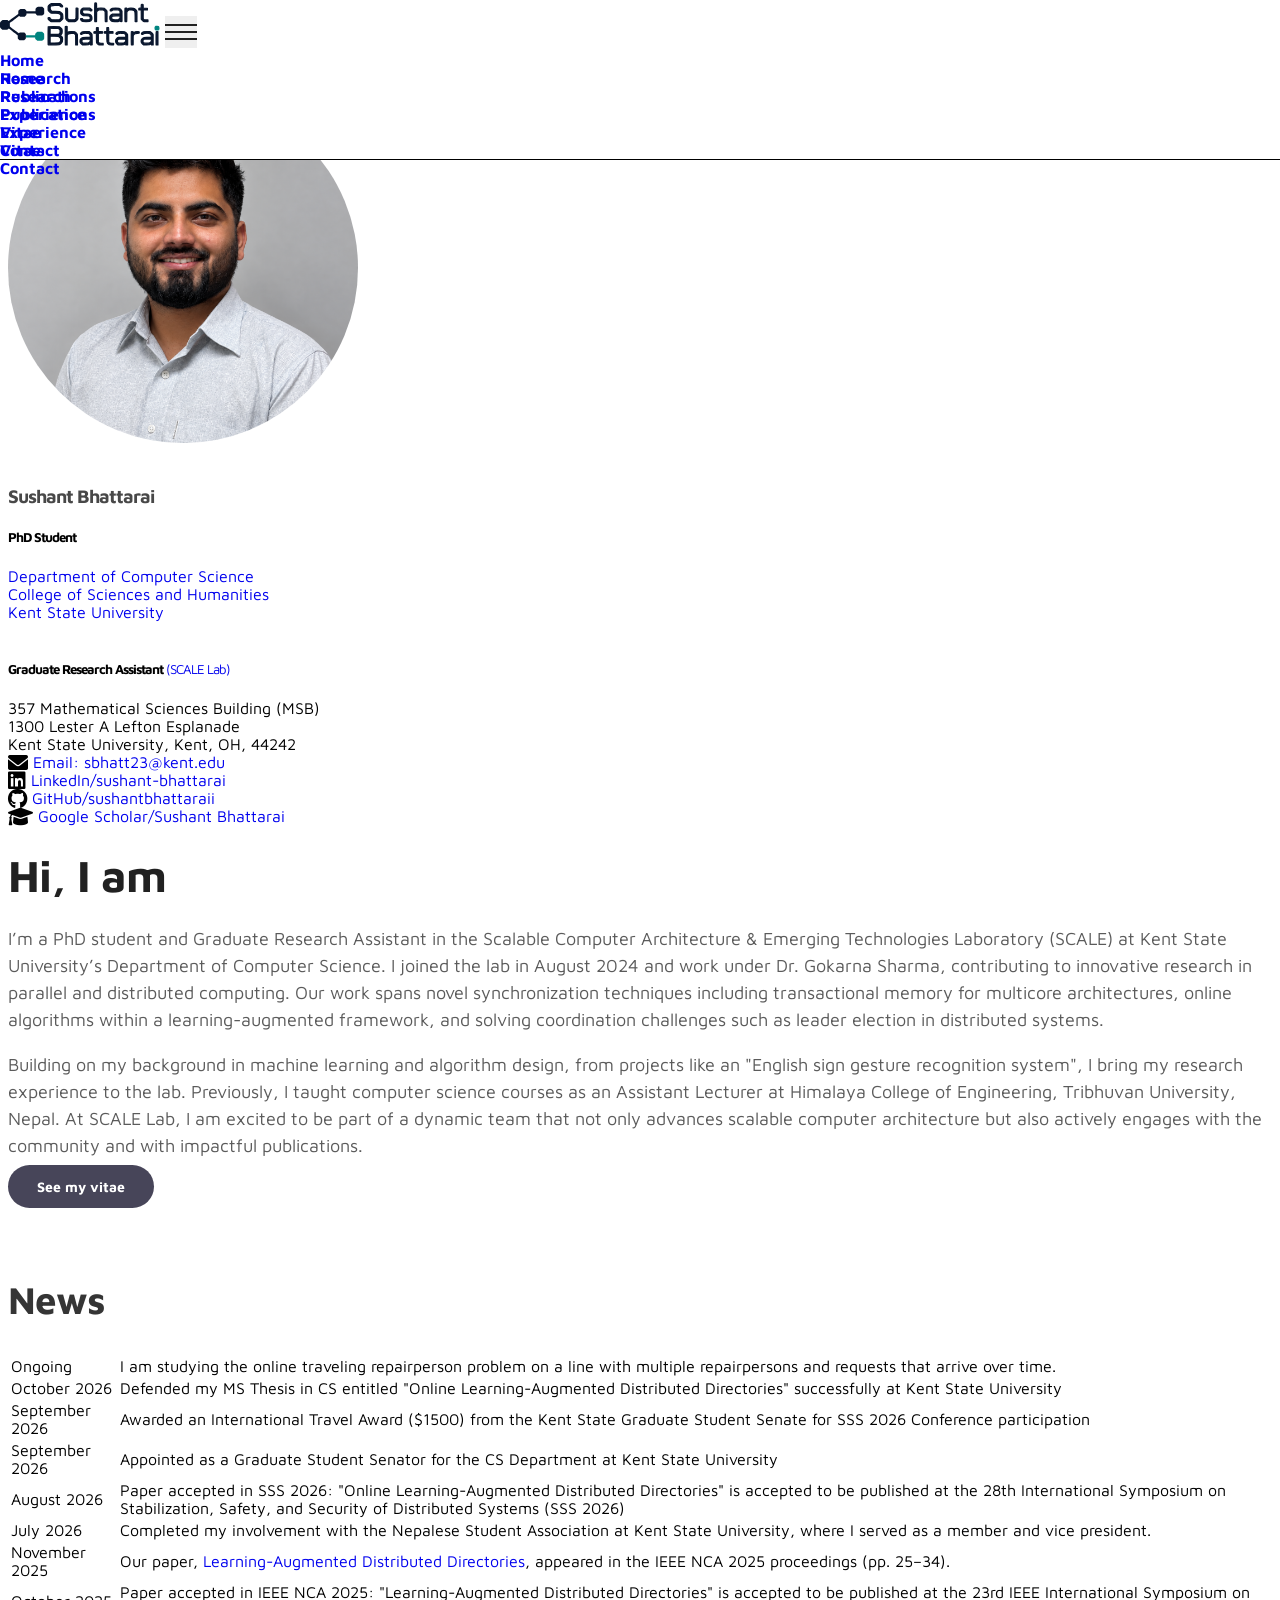
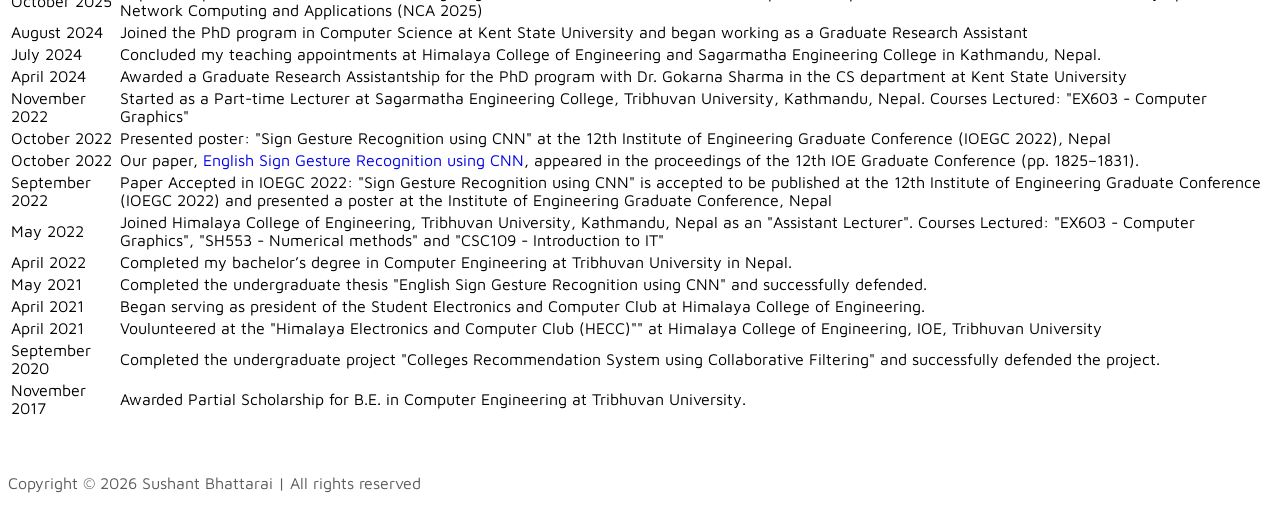
==== commit 858a2b54: "corrected some small typos and mistakes" ====
--- a/index.html
+++ b/index.html
@@ -40,7 +40,7 @@
                           <div>
                             <h5>PhD Student</h5>
                             <h7 style="margin-bottom: 0;"><a href="https://www.kent.edu/cs" target="_blank" rel="noopener noreferrer">Department of Computer Science </a></h7><br>
-                            <h7 style="margin-bottom: 0;"><a href="https://www.kent.edu/cas" target="_blank" rel="noopener noreferrer">College of Arts and Sciences </a></h7><br>
+                            <h7 style="margin-bottom: 0;"><a href="https://www.kent.edu/cas" target="_blank" rel="noopener noreferrer">College of Sciences and Humanities </a></h7><br>
                             <h7 style="margin-bottom: 0;"><a href="https://www.kent.edu/" target="_blank" rel="noopener noreferrer">Kent State University </a></h7><br><br>
 
                             <h5>Graduate Research Assistant <a href="https://www.cs.kent.edu/~sharma/scale/index.html" target="_blank">(SCALE Lab)</a></h5>
@@ -127,23 +127,23 @@
                 <tbody>
                   <tr>
                     <td>Ongoing</td>
-                    <td>I am studying the online traveling repairperson problem (TRP) on a line with multiple repairpersons and requests that arrive over time.</td>
+                    <td>I am studying the online traveling repairperson problem on a line with multiple repairpersons and requests that arrive over time.</td>
                   </tr>
                   <tr>
                     <td>October 2026</td>
-                    <td> Defended my MS Thesis in CS entitled "Online Learning-Augmented Distributed Directories" successfully at Kent State University.</td>
+                    <td> Defended my MS Thesis in CS entitled "Online Learning-Augmented Distributed Directories" successfully at Kent State University</td>
                   </tr>
                   <tr>
                     <td>September 2026</td>
-                    <td> Awarded an International Travel Award ($1500) from the Kent State Graduate Student Senate for SSS 2026 Conference participation.</td>
+                    <td> Awarded an International Travel Award ($1500) from the Kent State Graduate Student Senate for SSS 2026 Conference participation</td>
                   </tr>
                   <tr>
                     <td>September 2026</td>
-                    <td> Appointed as a Graduate Student Senator for the CS Department at Kent State University.</td>
+                    <td> Appointed as a Graduate Student Senator for the CS Department at Kent State University</td>
                   </tr>
                   <tr>
                     <td>August 2026</td>
-                    <td>Paper accepted in SSS 2026: "Online Learning-Augmented Distributed Directories" is accepted to be published at the 28th International Symposium on Stabilization, Safety, and Security of Distributed Systems (SSS 2026).</td>
+                    <td>Paper accepted in SSS 2026: "Online Learning-Augmented Distributed Directories" is accepted to be published at the 28th International Symposium on Stabilization, Safety, and Security of Distributed Systems (SSS 2026)</td>
                 </tr>
                   <tr>
                     <td>July 2026</td>
@@ -155,11 +155,11 @@
                   </tr>
                   <tr>
                     <td>October 2025</td>
-                    <td>Paper accepted in IEEE NCA 2025: "Learning-Augmented Distributed Directories" is accepted to be published at the 23rd IEEE International Symposium on Network Computing and Applications (NCA 2025).</td>
+                    <td>Paper accepted in IEEE NCA 2025: "Learning-Augmented Distributed Directories" is accepted to be published at the 23rd IEEE International Symposium on Network Computing and Applications (NCA 2025)</td>
                 </tr>
                   <tr>
                     <td>August 2024</td>
-                    <td>Joined the PhD program in Computer Science at Kent State University and began working as a Graduate Research Assistant.</td>
+                    <td>Joined the PhD program in Computer Science at Kent State University and began working as a Graduate Research Assistant</td>
                 </tr>
                   <tr>
                     <td>July 2024</td>
@@ -167,15 +167,15 @@
                   </tr>
                 <tr>
                   <td> April 2024</td>
-                  <td>Awarded a Graduate Research Assistantship for the PhD program with Dr. Gokarna Sharma in the CS department at Kent State University.</td>
+                  <td>Awarded a Graduate Research Assistantship for the PhD program with Dr. Gokarna Sharma in the CS department at Kent State University</td>
                 </tr>
                 <tr>
                     <td>November 2022</td>
-                    <td>Started as a Part-time Lecturer at Sagarmatha Engineering College, Tribhuvan University, Kathmandu, Nepal. Courses Lectured: "EX603 - Computer Graphics".</td>
+                    <td>Started as a Part-time Lecturer at Sagarmatha Engineering College, Tribhuvan University, Kathmandu, Nepal. Courses Lectured: "EX603 - Computer Graphics"</td>
                 </tr>
                 <tr>
                     <td>October 2022</td>
-                    <td>Presented poster: "Sign Gesture Recognition using CNN" at the 12th Institute of Engineering Graduate Conference (IOEGC 2022), Nepal.</td>
+                    <td>Presented poster: "Sign Gesture Recognition using CNN" at the 12th Institute of Engineering Graduate Conference (IOEGC 2022), Nepal</td>
                 </tr>
                   <tr>
                     <td>October 2022</td>
@@ -183,12 +183,12 @@
                   </tr>
                 <tr>
                     <td>September 2022</td>
-                    <td>Paper Accepted in IOEGC 2022: "Sign Gesture Recognition using CNN" is accepted to be published at the 12th Institute of Engineering Graduate Conference (IOEGC 2022) and presented a poster at the Institute of Engineering Graduate Conference, Nepal.</td>
+                    <td>Paper Accepted in IOEGC 2022: "Sign Gesture Recognition using CNN" is accepted to be published at the 12th Institute of Engineering Graduate Conference (IOEGC 2022) and presented a poster at the Institute of Engineering Graduate Conference, Nepal</td>
                 </tr>
                 <tr>
                     <td>May 2022</td>
                     <td>Joined Himalaya College of Engineering, Tribhuvan University, Kathmandu, Nepal as an "Assistant Lecturer". Courses Lectured: "EX603 - Computer Graphics", "SH553 - Numerical methods" and
-                      "CSC109 - Introduction to IT".</td>
+                      "CSC109 - Introduction to IT"</td>
                 </tr>
                   <tr>
                     <td>April 2022</td>
@@ -198,9 +198,13 @@
                     <td>May 2021</td>
                     <td>Completed the undergraduate thesis "English Sign Gesture Recognition using CNN" and successfully defended.</td>
                 </tr>
-                <tr>
+                  <tr>
                     <td>April 2021</td>
-                    <td>Volunteered as a member of the "Himalaya Electronics and Computer Club (HECC)" at Himalaya College of Engineering, IOE, Tribhuvan University.</td>
+                    <td>Began serving as president of the Student Electronics and Computer Club at Himalaya College of Engineering.</td>
+                  </tr>
+                <tr>
+                    <td>April 2021</td>
+                    <td>Voulunteered at the "Himalaya Electronics and Computer Club (HECC)"" at Himalaya College of Engineering, IOE, Tribhuvan University</td>
                 </tr>
                 <tr>
                     <td>September 2020</td>
@@ -208,7 +212,7 @@
                 </tr>
                 <tr>
                     <td>November 2017</td>
-                    <td>Awarded Full Scholarship for B.E. in Computer Engineering at Tribhuvan University.</td>
+                    <td>Awarded Partial Scholarship for B.E. in Computer Engineering at Tribhuvan University.</td>
                 </tr>                
                 
                 </tbody>
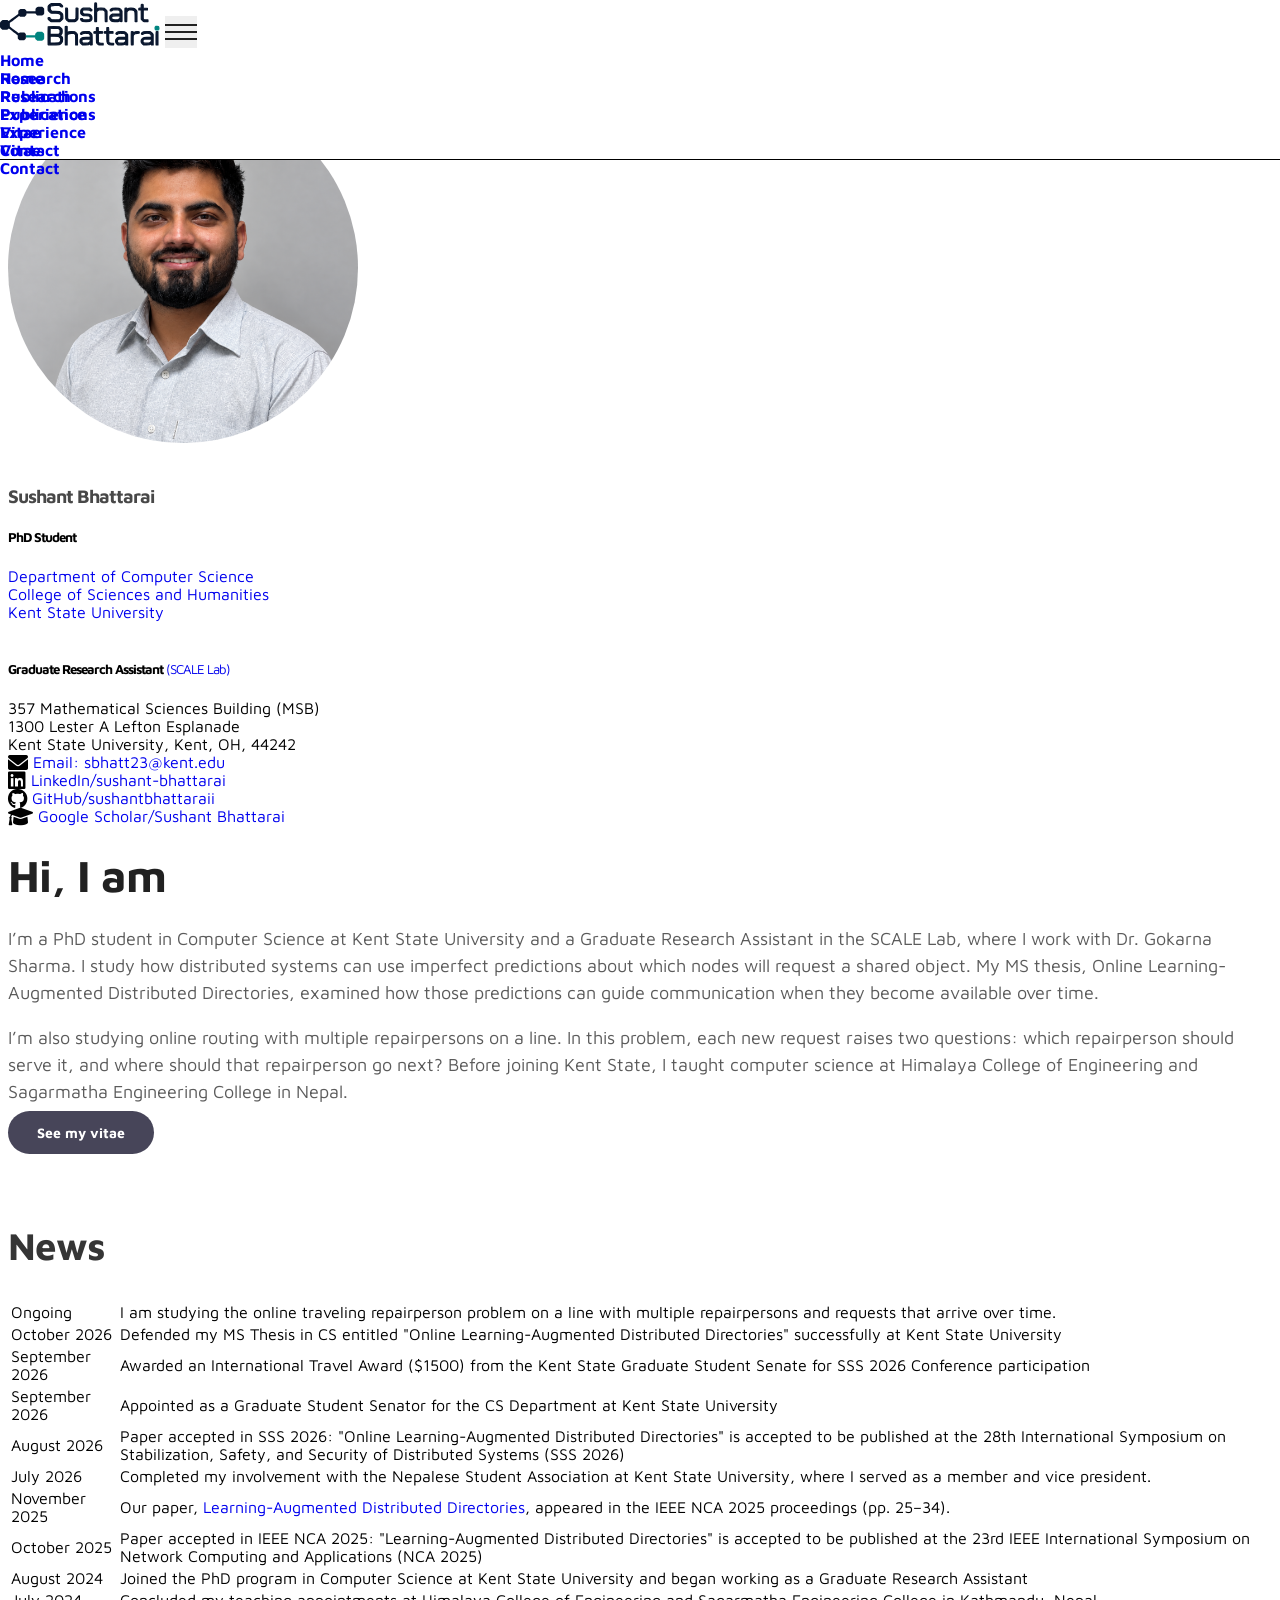
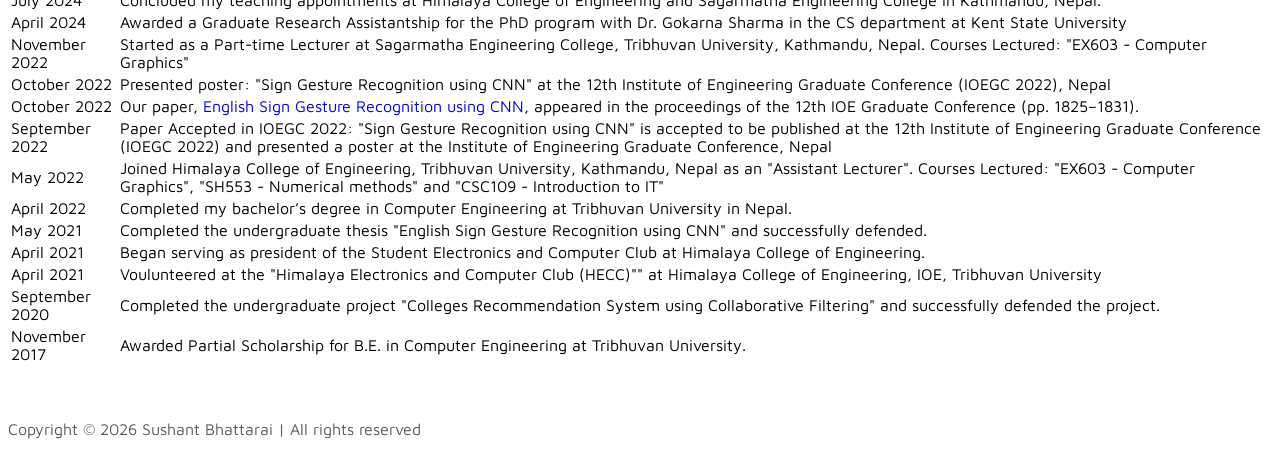
==== commit ca277547: "modified opening intro sentence" ====
--- a/index.html
+++ b/index.html
@@ -40,10 +40,10 @@
                           <div>
                             <h5>PhD Student</h5>
                             <h7 style="margin-bottom: 0;"><a href="https://www.kent.edu/cs" target="_blank" rel="noopener noreferrer">Department of Computer Science </a></h7><br>
-                            <h7 style="margin-bottom: 0;"><a href="https://www.kent.edu/cas" target="_blank" rel="noopener noreferrer">College of Sciences and Humanities </a></h7><br>
+                            <h7 style="margin-bottom: 0;"><a href="https://www.kent.edu/sh" target="_blank" rel="noopener noreferrer">College of Sciences and Humanities </a></h7><br>
                             <h7 style="margin-bottom: 0;"><a href="https://www.kent.edu/" target="_blank" rel="noopener noreferrer">Kent State University </a></h7><br><br>
 
-                            <h5>Graduate Research Assistant <a href="https://www.cs.kent.edu/~sharma/scale/index.html" target="_blank">(SCALE Lab)</a></h5>
+                            <h5>Graduate Research Assistant <a href="https://gokarnasharma.github.io/scale/" target="_blank">(SCALE Lab)</a></h5>
                             <h7 style="margin-bottom: 0;">357 Mathematical Sciences Building (MSB)</h7><br>
                             <h7>1300 Lester A Lefton Esplanade </h7><br>
                             <h7>Kent State University, Kent, OH, 44242</h7>
@@ -103,8 +103,13 @@
                                 </div>
                         </h1>
 
-                        <p class="text-justify">I’m a PhD student and Graduate Research Assistant in the Scalable Computer Architecture & Emerging Technologies Laboratory (SCALE) at Kent State University’s Department of Computer Science. I joined the lab in August 2024 and work under Dr. Gokarna Sharma, contributing to innovative research in parallel and distributed computing. Our work spans novel synchronization techniques including transactional memory for multicore architectures, online algorithms within a learning-augmented framework, and solving coordination challenges such as leader election in distributed systems.</p>
-                        <p class="text-justify">Building on my background in machine learning and algorithm design, from projects like an "English sign gesture recognition system", I bring my research experience to the lab. Previously, I taught computer science courses as an Assistant Lecturer at Himalaya College of Engineering, Tribhuvan University, Nepal. At SCALE Lab, I am excited to be part of a dynamic team that not only advances scalable computer architecture but also actively engages with the community and with impactful publications.</p>
+                        <!-- <p class="text-justify">I’m a PhD student and Graduate Research Assistant in the Scalable Computer Architecture & Emerging Technologies Laboratory (SCALE) at Kent State University’s Department of Computer Science. I joined the lab in August 2024 and work under Dr. Gokarna Sharma, contributing to innovative research in parallel and distributed computing. Our work spans novel synchronization techniques including transactional memory for multicore architectures, online algorithms within a learning-augmented framework, and solving coordination challenges such as leader election in distributed systems.</p> -->
+
+                        <p class="text-justify">I’m a PhD student in Computer Science at Kent State University and a Graduate Research Assistant in the SCALE Lab, where I work with Dr. Gokarna Sharma. I study how distributed systems can use imperfect predictions about which nodes will request a shared object. My MS thesis, Online Learning-Augmented Distributed Directories, examined how those predictions can guide communication when they become available over time.</p>
+
+                        <p class="text-justify">I’m also studying online routing with multiple repairpersons on a line. In this problem, each new request raises two questions: which repairperson should serve it, and where should that repairperson go next? Before joining Kent State, I taught computer science at Himalaya College of Engineering and Sagarmatha Engineering College in Nepal.</p>
+
+                        <!-- <p class="text-justify">Building on my background in machine learning and algorithm design, from projects like an "English sign gesture recognition system", I bring my research experience to the lab. Previously, I taught computer science courses as an Assistant Lecturer at Himalaya College of Engineering, Tribhuvan University, Nepal. At SCALE Lab, I am excited to be part of a dynamic team that not only advances scalable computer architecture but also actively engages with the community and with impactful publications.</p> -->
                         
                         <div class="custom-btn-group mt-4">
                           <a href="vitae.html" class="btn mr-lg-2 custom-btn  custom-btn-bg custom-btn-link"><i class='uil uil-file-alt'></i> See my vitae</a>
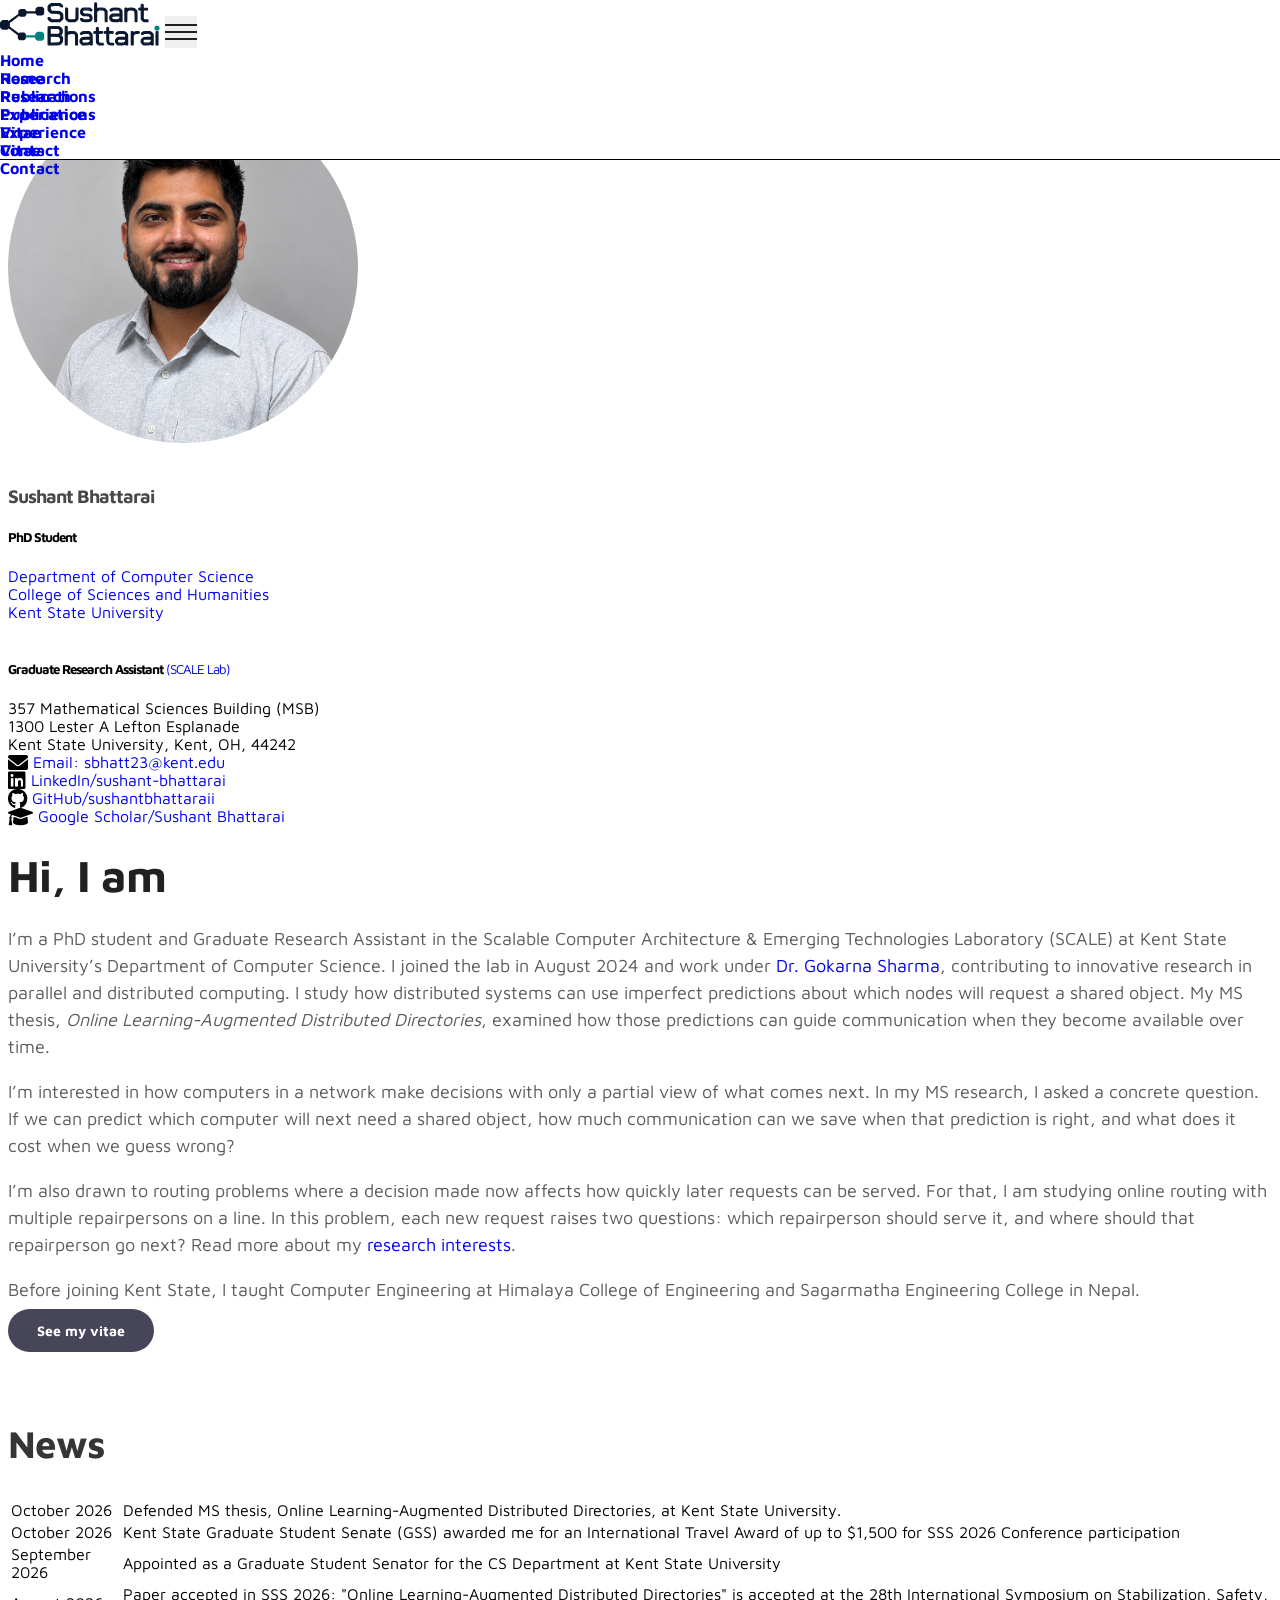
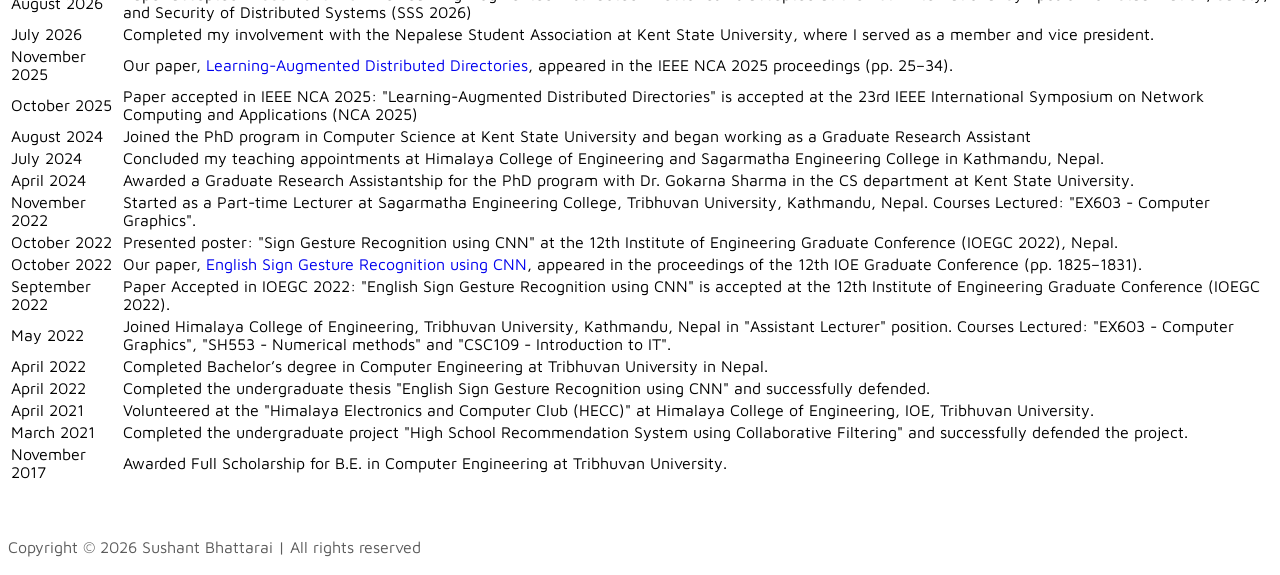
==== commit 05616ac6: "updates on the contents of home research and publications page" ====
--- a/index.html
+++ b/index.html
@@ -103,11 +103,21 @@
                                 </div>
                         </h1>
 
+                        <p class="text-justify">I’m a PhD student and Graduate Research Assistant in the Scalable Computer Architecture & Emerging Technologies Laboratory (SCALE) at Kent State University’s Department of Computer Science. I joined the lab in August 2024 and work under <a href="https://www.cs.kent.edu/~sharma/">Dr. Gokarna Sharma</a>, contributing to innovative research in parallel and distributed computing. I study how distributed systems can use imperfect predictions about which nodes will request a shared object. My MS thesis, <em>Online Learning-Augmented Distributed Directories</em>, examined how those predictions can guide communication when they become available over time.</p>
+
+                        <p class="text-justify">I’m interested in how computers in a network make decisions with only a partial view of what comes next. In my MS research, I asked a concrete question. If we can predict which computer will next need a shared object, how much communication can we save when that prediction is right, and what does it cost when we guess wrong? </p>
+
+                        <p class="text-justify">I’m also drawn to routing problems where a decision made now affects how quickly later requests can be served. For that, I am studying online routing with multiple repairpersons on a line. In this problem, each new request raises two questions: which repairperson should serve it, and where should that repairperson go next? Read more about my <a target="_self" href="research.html#research-interests"> research interests</a>.</p>
+
+                        <p class="text-justify">Before joining Kent State, I taught Computer Engineering at Himalaya College of Engineering and Sagarmatha Engineering College in Nepal.</p>
+
+
+
                         <!-- <p class="text-justify">I’m a PhD student and Graduate Research Assistant in the Scalable Computer Architecture & Emerging Technologies Laboratory (SCALE) at Kent State University’s Department of Computer Science. I joined the lab in August 2024 and work under Dr. Gokarna Sharma, contributing to innovative research in parallel and distributed computing. Our work spans novel synchronization techniques including transactional memory for multicore architectures, online algorithms within a learning-augmented framework, and solving coordination challenges such as leader election in distributed systems.</p> -->
 
-                        <p class="text-justify">I’m a PhD student in Computer Science at Kent State University and a Graduate Research Assistant in the SCALE Lab, where I work with Dr. Gokarna Sharma. I study how distributed systems can use imperfect predictions about which nodes will request a shared object. My MS thesis, Online Learning-Augmented Distributed Directories, examined how those predictions can guide communication when they become available over time.</p>
-
-                        <p class="text-justify">I’m also studying online routing with multiple repairpersons on a line. In this problem, each new request raises two questions: which repairperson should serve it, and where should that repairperson go next? Before joining Kent State, I taught computer science at Himalaya College of Engineering and Sagarmatha Engineering College in Nepal.</p>
+                        <!-- <p class="text-justify">I am a PhD student in Computer Science at Kent State University and a Graduate Research Assistant in the SCALE Lab, where I work with <a href="https://www.cs.kent.edu/~sharma/">Dr. Gokarna Sharma</a>. I study how distributed systems can use imperfect predictions about which nodes will request a shared object. My MS thesis, <em>Online Learning-Augmented Distributed Directories</em>, examined how those predictions can guide communication when they become available over time.</p> -->
+
+                        <!-- <p class="text-justify">I am also studying online routing with multiple repairpersons on a line. In this problem, each new request raises two questions: which repairperson should serve it, and where should that repairperson go next? Before joining Kent State, I taught computer science at Himalaya College of Engineering and Sagarmatha Engineering College in Nepal.</p> -->
 
                         <!-- <p class="text-justify">Building on my background in machine learning and algorithm design, from projects like an "English sign gesture recognition system", I bring my research experience to the lab. Previously, I taught computer science courses as an Assistant Lecturer at Himalaya College of Engineering, Tribhuvan University, Nepal. At SCALE Lab, I am excited to be part of a dynamic team that not only advances scalable computer architecture but also actively engages with the community and with impactful publications.</p> -->
                         
@@ -130,17 +140,17 @@
                   
                 </thead>
                 <tbody>
-                  <tr>
+                  <!-- <tr>
                     <td>Ongoing</td>
                     <td>I am studying the online traveling repairperson problem on a line with multiple repairpersons and requests that arrive over time.</td>
-                  </tr>
+                  </tr> -->
                   <tr>
                     <td>October 2026</td>
-                    <td> Defended my MS Thesis in CS entitled "Online Learning-Augmented Distributed Directories" successfully at Kent State University</td>
-                  </tr>
-                  <tr>
-                    <td>September 2026</td>
-                    <td> Awarded an International Travel Award ($1500) from the Kent State Graduate Student Senate for SSS 2026 Conference participation</td>
+                    <td> Defended MS thesis, Online Learning-Augmented Distributed Directories, at Kent State University.</td>
+                  </tr>
+                  <tr>
+                    <td>October 2026</td>
+                    <td> Kent State Graduate Student Senate (GSS) awarded me for an International Travel Award of up to $1,500 for SSS 2026 Conference participation</td>
                   </tr>
                   <tr>
                     <td>September 2026</td>
@@ -148,7 +158,7 @@
                   </tr>
                   <tr>
                     <td>August 2026</td>
-                    <td>Paper accepted in SSS 2026: "Online Learning-Augmented Distributed Directories" is accepted to be published at the 28th International Symposium on Stabilization, Safety, and Security of Distributed Systems (SSS 2026)</td>
+                    <td>Paper accepted in SSS 2026: "Online Learning-Augmented Distributed Directories" is accepted at the 28th International Symposium on Stabilization, Safety, and Security of Distributed Systems (SSS 2026)</td>
                 </tr>
                   <tr>
                     <td>July 2026</td>
@@ -160,7 +170,7 @@
                   </tr>
                   <tr>
                     <td>October 2025</td>
-                    <td>Paper accepted in IEEE NCA 2025: "Learning-Augmented Distributed Directories" is accepted to be published at the 23rd IEEE International Symposium on Network Computing and Applications (NCA 2025)</td>
+                    <td>Paper accepted in IEEE NCA 2025: "Learning-Augmented Distributed Directories" is accepted at the 23rd IEEE International Symposium on Network Computing and Applications (NCA 2025)</td>
                 </tr>
                   <tr>
                     <td>August 2024</td>
@@ -172,15 +182,15 @@
                   </tr>
                 <tr>
                   <td> April 2024</td>
-                  <td>Awarded a Graduate Research Assistantship for the PhD program with Dr. Gokarna Sharma in the CS department at Kent State University</td>
+                  <td>Awarded a Graduate Research Assistantship for the PhD program with Dr. Gokarna Sharma in the CS department at Kent State University.</td>
                 </tr>
                 <tr>
                     <td>November 2022</td>
-                    <td>Started as a Part-time Lecturer at Sagarmatha Engineering College, Tribhuvan University, Kathmandu, Nepal. Courses Lectured: "EX603 - Computer Graphics"</td>
+                    <td>Started as a Part-time Lecturer at Sagarmatha Engineering College, Tribhuvan University, Kathmandu, Nepal. Courses Lectured: "EX603 - Computer Graphics".</td>
                 </tr>
                 <tr>
                     <td>October 2022</td>
-                    <td>Presented poster: "Sign Gesture Recognition using CNN" at the 12th Institute of Engineering Graduate Conference (IOEGC 2022), Nepal</td>
+                    <td>Presented poster: "Sign Gesture Recognition using CNN" at the 12th Institute of Engineering Graduate Conference (IOEGC 2022), Nepal.</td>
                 </tr>
                   <tr>
                     <td>October 2022</td>
@@ -188,36 +198,32 @@
                   </tr>
                 <tr>
                     <td>September 2022</td>
-                    <td>Paper Accepted in IOEGC 2022: "Sign Gesture Recognition using CNN" is accepted to be published at the 12th Institute of Engineering Graduate Conference (IOEGC 2022) and presented a poster at the Institute of Engineering Graduate Conference, Nepal</td>
+                    <td>Paper Accepted in IOEGC 2022: "English Sign Gesture Recognition using CNN" is accepted at the 12th Institute of Engineering Graduate Conference (IOEGC 2022).</td>
                 </tr>
                 <tr>
                     <td>May 2022</td>
-                    <td>Joined Himalaya College of Engineering, Tribhuvan University, Kathmandu, Nepal as an "Assistant Lecturer". Courses Lectured: "EX603 - Computer Graphics", "SH553 - Numerical methods" and
-                      "CSC109 - Introduction to IT"</td>
+                    <td>Joined Himalaya College of Engineering, Tribhuvan University, Kathmandu, Nepal in "Assistant Lecturer" position. Courses Lectured: "EX603 - Computer Graphics", "SH553 - Numerical methods" and
+                      "CSC109 - Introduction to IT".</td>
                 </tr>
                   <tr>
                     <td>April 2022</td>
-                    <td>Completed my bachelor’s degree in Computer Engineering at Tribhuvan University in Nepal.</td>
-                  </tr>
-                <tr>
-                    <td>May 2021</td>
+                    <td>Completed Bachelor’s degree in Computer Engineering at Tribhuvan University in Nepal.</td>
+                  </tr>
+                <tr>
+                    <td>April 2022</td>
                     <td>Completed the undergraduate thesis "English Sign Gesture Recognition using CNN" and successfully defended.</td>
                 </tr>
-                  <tr>
+                <tr>
                     <td>April 2021</td>
-                    <td>Began serving as president of the Student Electronics and Computer Club at Himalaya College of Engineering.</td>
-                  </tr>
-                <tr>
-                    <td>April 2021</td>
-                    <td>Voulunteered at the "Himalaya Electronics and Computer Club (HECC)"" at Himalaya College of Engineering, IOE, Tribhuvan University</td>
-                </tr>
-                <tr>
-                    <td>September 2020</td>
-                    <td>Completed the undergraduate project "Colleges Recommendation System using Collaborative Filtering" and successfully defended the project.</td>
+                    <td>Volunteered at the "Himalaya Electronics and Computer Club (HECC)" at Himalaya College of Engineering, IOE, Tribhuvan University.</td>
+                </tr>
+                <tr>
+                    <td>March 2021</td>
+                    <td>Completed the undergraduate project "High School Recommendation System using Collaborative Filtering" and successfully defended the project.</td>
                 </tr>
                 <tr>
                     <td>November 2017</td>
-                    <td>Awarded Partial Scholarship for B.E. in Computer Engineering at Tribhuvan University.</td>
+                    <td>Awarded Full Scholarship for B.E. in Computer Engineering at Tribhuvan University.</td>
                 </tr>                
                 
                 </tbody>
